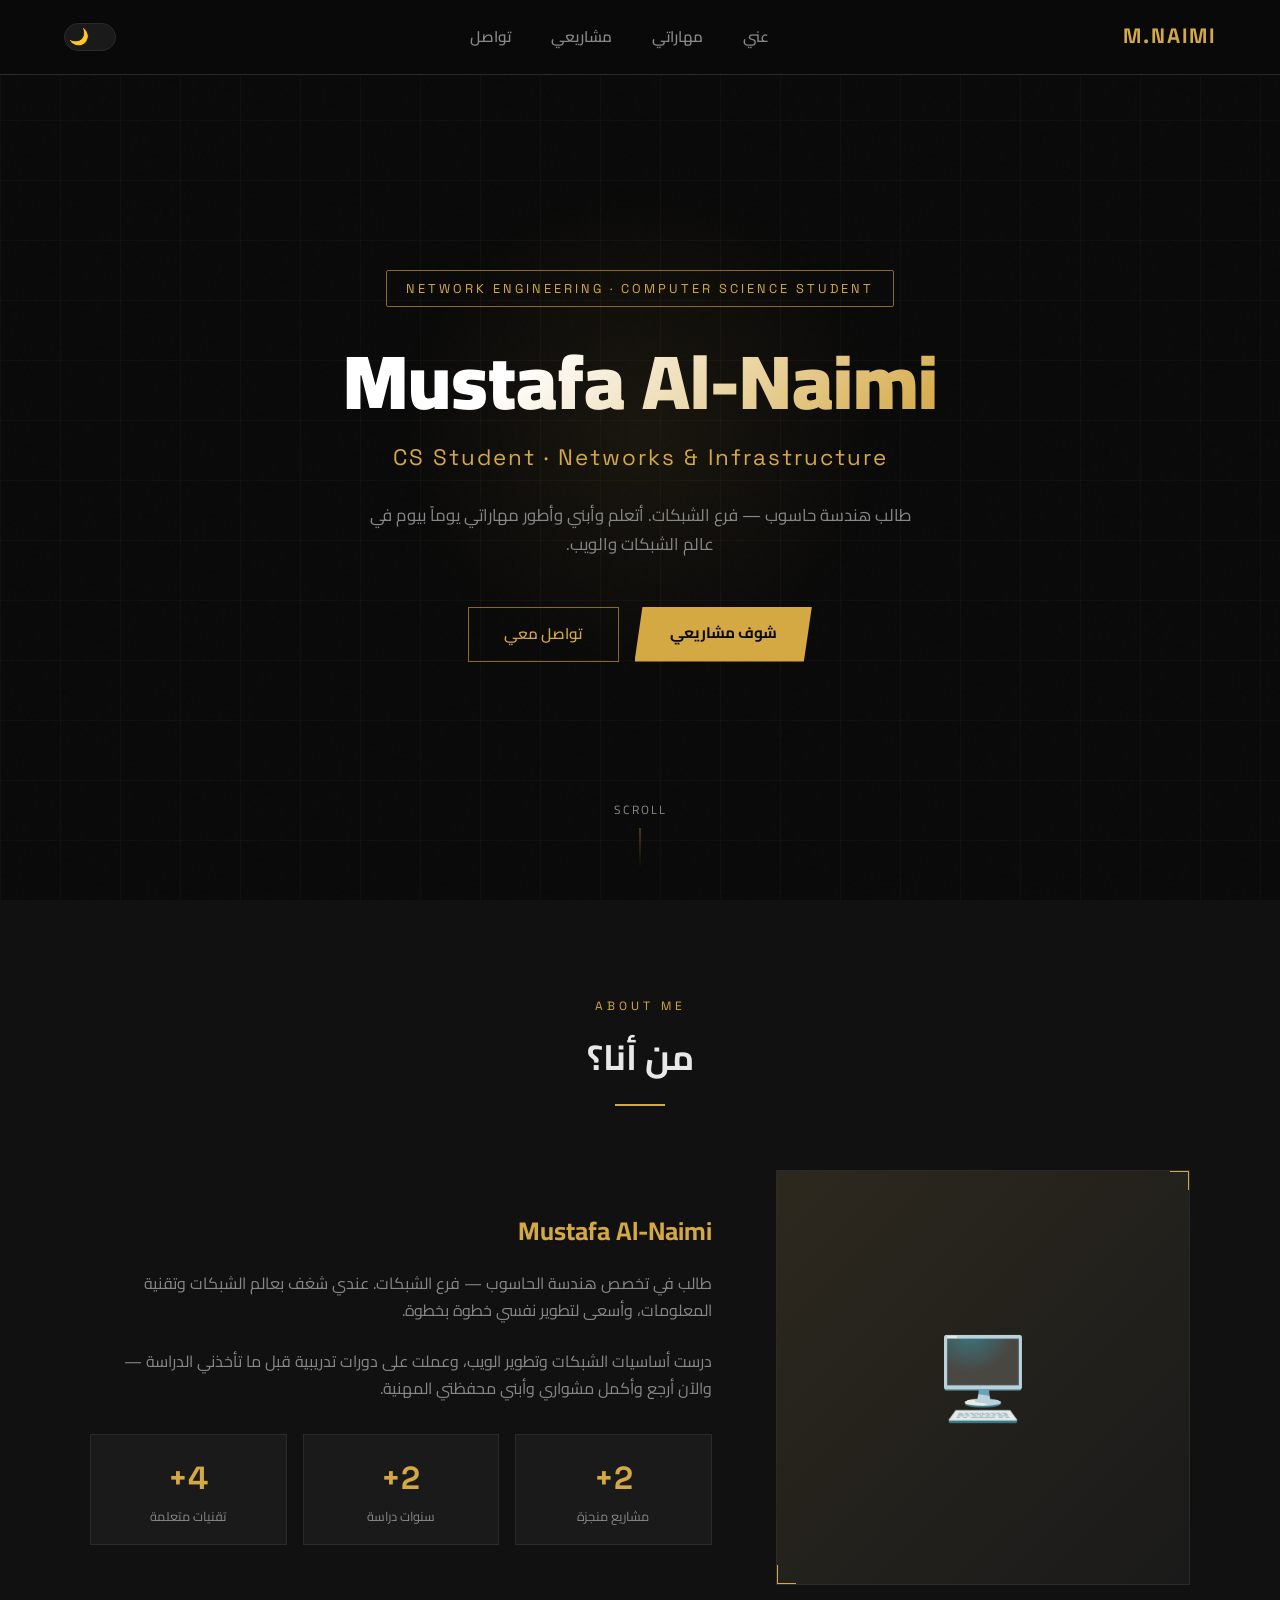
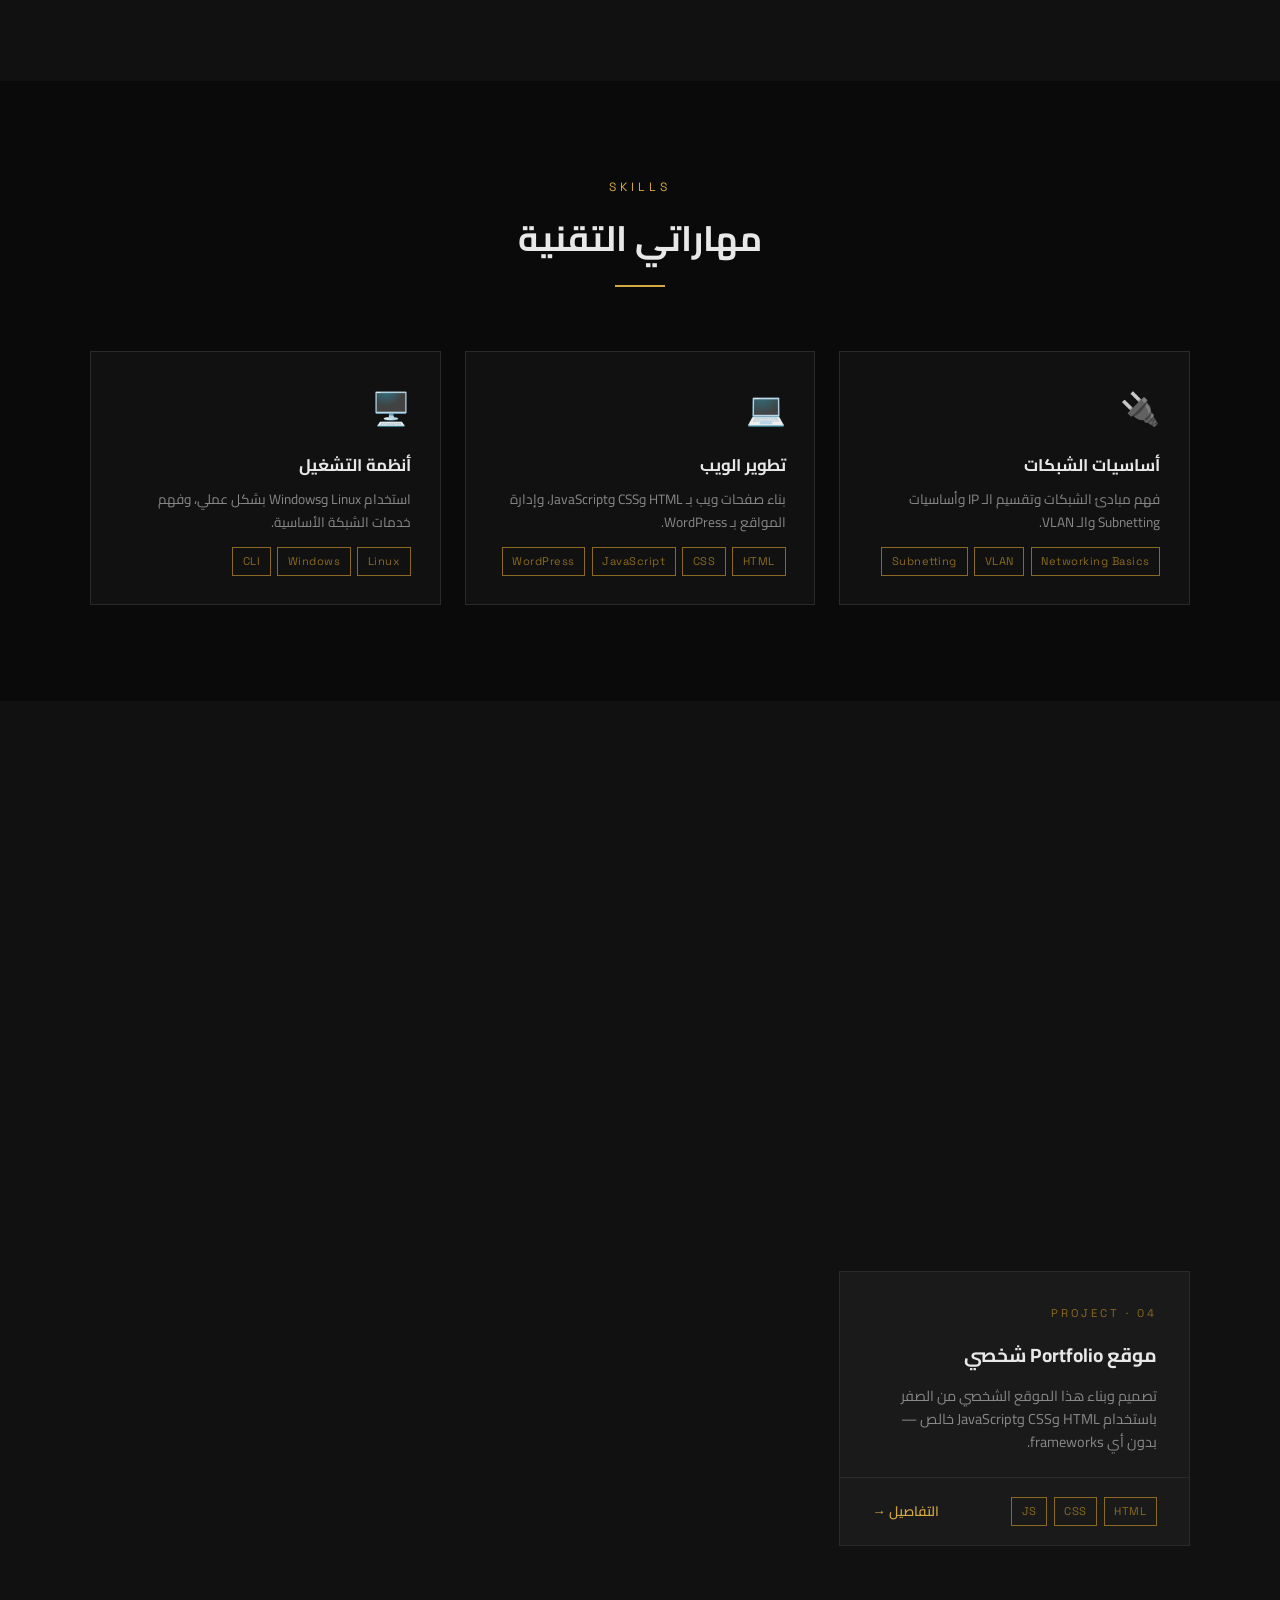
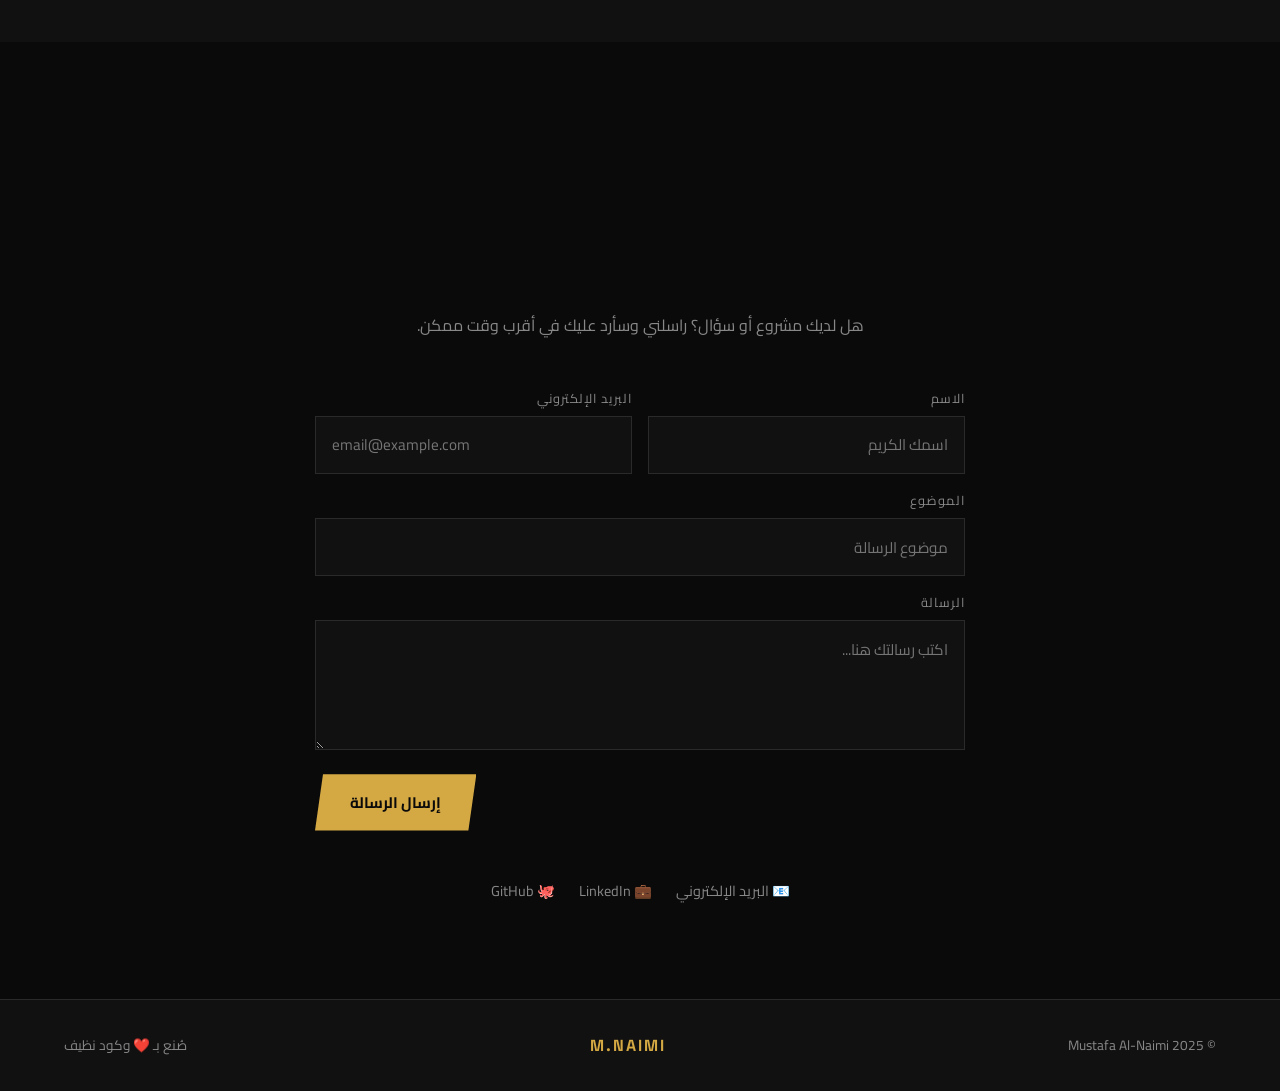
==== index.html @ e7f23f0a "Add files via upload" ====
<!DOCTYPE html>
<html lang="ar" dir="rtl">
<head>
  <meta charset="UTF-8" />
  <meta name="viewport" content="width=device-width, initial-scale=1.0" />
  <title>Mustafa Al-Naimi | Network Engineer</title>
  <link href="https://fonts.googleapis.com/css2?family=Cairo:wght@300;400;600;700;900&family=Space+Grotesk:wght@400;600;700&display=swap" rel="stylesheet" />
  <style>
    :root {
      --gold: #D4A843;
      --gold-light: #F0C96A;
      --gold-dim: #8A6A20;
      --black: #0A0A0A;
      --surface: #111111;
      --surface2: #1A1A1A;
      --border: #2A2A2A;
      --text: #E8E8E8;
      --text-muted: #888;
      --font-ar: 'Cairo', sans-serif;
      --font-en: 'Space Grotesk', sans-serif;
      --nav-bg: rgba(10,10,10,0.85);
      --transition-theme: background 0.4s ease, color 0.4s ease, border-color 0.4s ease;
    }

    /* ── LIGHT MODE ── */
    body.light {
      --black: #F5F5F0;
      --surface: #EAEAE4;
      --surface2: #DEDED8;
      --border: #C8C8C0;
      --text: #1A1A1A;
      --text-muted: #555;
      --nav-bg: rgba(245,245,240,0.9);
    }

    body { transition: var(--transition-theme); }
    body.light nav { background: var(--nav-bg); }

    /* ── THEME TOGGLE ── */
    .theme-toggle {
      background: var(--surface2);
      border: 1px solid var(--border);
      cursor: pointer;
      width: 52px; height: 28px;
      border-radius: 14px;
      position: relative;
      transition: all 0.3s;
      flex-shrink: 0;
    }

    .theme-toggle .icon {
      position: absolute;
      top: 50%; left: 4px;
      transform: translateY(-50%);
      font-size: 1rem;
      transition: left 0.3s;
      line-height: 1;
    }

    body.light .theme-toggle .icon { left: calc(100% - 24px); }

    body.light .hero-name {
      background: linear-gradient(135deg, #1A1A1A 30%, var(--gold) 100%);
      -webkit-background-clip: text;
      -webkit-text-fill-color: transparent;
      background-clip: text;
    }

    *, *::before, *::after { margin: 0; padding: 0; box-sizing: border-box; }

    html { scroll-behavior: smooth; }

    body {
      background: var(--black);
      color: var(--text);
      font-family: var(--font-ar);
      line-height: 1.7;
      overflow-x: hidden;
    }

    /* ── NOISE TEXTURE OVERLAY ── */
    body::before {
      content: '';
      position: fixed;
      inset: 0;
      background-image: url("data:image/svg+xml,%3Csvg viewBox='0 0 256 256' xmlns='http://www.w3.org/2000/svg'%3E%3Cfilter id='noise'%3E%3CfeTurbulence type='fractalNoise' baseFrequency='0.9' numOctaves='4' stitchTiles='stitch'/%3E%3C/filter%3E%3Crect width='100%25' height='100%25' filter='url(%23noise)' opacity='0.03'/%3E%3C/svg%3E");
      pointer-events: none;
      z-index: 0;
      opacity: 0.4;
    }

    /* ── NAVBAR ── */
    nav {
      position: fixed;
      top: 0; left: 0; right: 0;
      z-index: 100;
      display: flex;
      justify-content: space-between;
      align-items: center;
      padding: 1.2rem 4rem;
      background: var(--nav-bg);
      backdrop-filter: blur(12px);
      border-bottom: 1px solid var(--border);
    }

    .logo {
      font-family: var(--font-en);
      font-size: 1.3rem;
      font-weight: 700;
      color: var(--gold);
      letter-spacing: 2px;
      text-decoration: none;
    }

    .nav-links {
      display: flex;
      gap: 2.5rem;
      list-style: none;
    }

    .nav-links a {
      color: var(--text-muted);
      text-decoration: none;
      font-size: 0.95rem;
      font-weight: 600;
      transition: color 0.3s;
      position: relative;
    }

    .nav-links a::after {
      content: '';
      position: absolute;
      bottom: -4px; right: 0;
      width: 0; height: 2px;
      background: var(--gold);
      transition: width 0.3s;
    }

    .nav-links a:hover { color: var(--gold); }
    .nav-links a:hover::after { width: 100%; }

    /* ── HERO ── */
    #hero {
      min-height: 100vh;
      display: flex;
      align-items: center;
      justify-content: center;
      position: relative;
      padding: 6rem 4rem 4rem;
      overflow: hidden;
    }

    /* Grid lines background */
    #hero::before {
      content: '';
      position: absolute;
      inset: 0;
      background-image:
        linear-gradient(rgba(212,168,67,0.04) 1px, transparent 1px),
        linear-gradient(90deg, rgba(212,168,67,0.04) 1px, transparent 1px);
      background-size: 60px 60px;
    }

    /* Glowing orb */
    #hero::after {
      content: '';
      position: absolute;
      top: 20%; left: 50%;
      transform: translateX(-50%);
      width: 500px; height: 500px;
      background: radial-gradient(circle, rgba(212,168,67,0.08) 0%, transparent 70%);
      pointer-events: none;
    }

    .hero-content {
      position: relative;
      z-index: 1;
      text-align: center;
      max-width: 800px;
    }

    .hero-badge {
      display: inline-block;
      border: 1px solid var(--gold-dim);
      color: var(--gold);
      font-size: 0.8rem;
      letter-spacing: 3px;
      padding: 0.4rem 1.2rem;
      border-radius: 2px;
      margin-bottom: 2rem;
      font-family: var(--font-en);
      text-transform: uppercase;
    }

    .hero-name {
      font-size: clamp(2.5rem, 6vw, 5rem);
      font-weight: 900;
      line-height: 1.1;
      margin-bottom: 1rem;
      background: linear-gradient(135deg, #fff 30%, var(--gold) 100%);
      -webkit-background-clip: text;
      -webkit-text-fill-color: transparent;
      background-clip: text;
    }

    .hero-title {
      font-family: var(--font-en);
      font-size: clamp(1rem, 2.5vw, 1.4rem);
      color: var(--gold);
      letter-spacing: 2px;
      margin-bottom: 1.5rem;
    }

    .hero-desc {
      color: var(--text-muted);
      font-size: 1.05rem;
      max-width: 560px;
      margin: 0 auto 3rem;
    }

    .hero-cta {
      display: inline-flex;
      gap: 1rem;
      flex-wrap: wrap;
      justify-content: center;
    }

    .btn-primary {
      background: var(--gold);
      color: var(--black);
      padding: 0.85rem 2.2rem;
      border: none;
      font-family: var(--font-ar);
      font-size: 0.95rem;
      font-weight: 700;
      cursor: pointer;
      text-decoration: none;
      transition: all 0.3s;
      clip-path: polygon(8px 0%, 100% 0%, calc(100% - 8px) 100%, 0% 100%);
    }

    .btn-primary:hover {
      background: var(--gold-light);
      transform: translateY(-2px);
    }

    .btn-outline {
      border: 1px solid var(--gold-dim);
      color: var(--gold);
      padding: 0.85rem 2.2rem;
      background: transparent;
      font-family: var(--font-ar);
      font-size: 0.95rem;
      font-weight: 600;
      cursor: pointer;
      text-decoration: none;
      transition: all 0.3s;
    }

    .btn-outline:hover {
      border-color: var(--gold);
      background: rgba(212,168,67,0.08);
    }

    /* Scroll indicator */
    .scroll-hint {
      position: absolute;
      bottom: 2rem; left: 50%;
      transform: translateX(-50%);
      display: flex;
      flex-direction: column;
      align-items: center;
      gap: 0.5rem;
      color: var(--text-muted);
      font-size: 0.75rem;
      letter-spacing: 2px;
      animation: bounce 2s infinite;
    }

    .scroll-hint::after {
      content: '';
      width: 1px; height: 40px;
      background: linear-gradient(var(--gold-dim), transparent);
    }

    @keyframes bounce {
      0%, 100% { transform: translateX(-50%) translateY(0); }
      50% { transform: translateX(-50%) translateY(8px); }
    }

    /* ── SECTIONS ── */
    section {
      padding: 6rem 4rem;
      position: relative;
    }

    .section-header {
      text-align: center;
      margin-bottom: 4rem;
    }

    .section-label {
      font-family: var(--font-en);
      font-size: 0.75rem;
      letter-spacing: 4px;
      color: var(--gold);
      text-transform: uppercase;
      margin-bottom: 0.75rem;
    }

    .section-title {
      font-size: 2.2rem;
      font-weight: 700;
      color: var(--text);
    }

    .section-line {
      width: 50px; height: 2px;
      background: var(--gold);
      margin: 1rem auto 0;
    }

    /* ── ABOUT ── */
    #about { background: var(--surface); }

    .about-grid {
      display: grid;
      grid-template-columns: 1fr 1.5fr;
      gap: 4rem;
      align-items: center;
      max-width: 1100px;
      margin: 0 auto;
    }

    .about-avatar {
      position: relative;
    }

    .avatar-frame {
      width: 100%;
      aspect-ratio: 1;
      background: var(--surface2);
      border: 1px solid var(--border);
      display: flex;
      align-items: center;
      justify-content: center;
      font-size: 5rem;
      position: relative;
      overflow: hidden;
    }

    .avatar-frame::before {
      content: '';
      position: absolute;
      inset: 0;
      background: linear-gradient(135deg, rgba(212,168,67,0.1), transparent);
    }

    .avatar-corner {
      position: absolute;
      width: 20px; height: 20px;
      border-color: var(--gold);
      border-style: solid;
    }

    .avatar-corner.tl { top: -1px; right: -1px; border-width: 2px 2px 0 0; }
    .avatar-corner.br { bottom: -1px; left: -1px; border-width: 0 0 2px 2px; }

    .about-text h3 {
      font-size: 1.6rem;
      font-weight: 700;
      margin-bottom: 1rem;
      color: var(--gold);
    }

    .about-text p {
      color: var(--text-muted);
      margin-bottom: 1.5rem;
      font-size: 1rem;
    }

    .about-stats {
      display: grid;
      grid-template-columns: repeat(3, 1fr);
      gap: 1rem;
      margin-top: 2rem;
    }

    .stat-box {
      border: 1px solid var(--border);
      padding: 1rem;
      text-align: center;
      background: var(--surface2);
    }

    .stat-num {
      font-family: var(--font-en);
      font-size: 2rem;
      font-weight: 700;
      color: var(--gold);
    }

    .stat-label {
      font-size: 0.8rem;
      color: var(--text-muted);
    }

    /* ── SKILLS ── */
    #skills { background: var(--black); }

    .skills-grid {
      display: grid;
      grid-template-columns: repeat(auto-fit, minmax(280px, 1fr));
      gap: 1.5rem;
      max-width: 1100px;
      margin: 0 auto;
    }

    .skill-card {
      background: var(--surface);
      border: 1px solid var(--border);
      padding: 1.8rem;
      transition: border-color 0.3s, transform 0.3s;
      position: relative;
      overflow: hidden;
    }

    .skill-card::before {
      content: '';
      position: absolute;
      top: 0; right: 0;
      width: 3px; height: 0;
      background: var(--gold);
      transition: height 0.3s;
    }

    .skill-card:hover { border-color: var(--gold-dim); transform: translateY(-4px); }
    .skill-card:hover::before { height: 100%; }

    .skill-icon {
      font-size: 2rem;
      margin-bottom: 1rem;
    }

    .skill-name {
      font-size: 1.05rem;
      font-weight: 700;
      margin-bottom: 0.5rem;
      color: var(--text);
    }

    .skill-tags {
      display: flex;
      flex-wrap: wrap;
      gap: 0.4rem;
      margin-top: 0.8rem;
    }

    .tag {
      font-family: var(--font-en);
      font-size: 0.7rem;
      padding: 0.25rem 0.6rem;
      border: 1px solid var(--gold-dim);
      color: var(--gold-dim);
      letter-spacing: 0.5px;
    }

    /* ── PROJECTS ── */
    #projects { background: var(--surface); }

    .projects-grid {
      display: grid;
      grid-template-columns: repeat(auto-fit, minmax(320px, 1fr));
      gap: 1.5rem;
      max-width: 1100px;
      margin: 0 auto;
    }

    .project-card {
      background: var(--surface2);
      border: 1px solid var(--border);
      overflow: hidden;
      transition: transform 0.3s, border-color 0.3s;
      position: relative;
    }

    .project-card:hover { transform: translateY(-6px); border-color: var(--gold-dim); }

    .project-top {
      padding: 2rem 2rem 1.5rem;
      border-bottom: 1px solid var(--border);
      position: relative;
    }

    .project-num {
      font-family: var(--font-en);
      font-size: 0.7rem;
      letter-spacing: 3px;
      color: var(--gold-dim);
      margin-bottom: 1rem;
    }

    .project-name {
      font-size: 1.2rem;
      font-weight: 700;
      margin-bottom: 0.75rem;
      color: var(--text);
    }

    .project-desc {
      font-size: 0.9rem;
      color: var(--text-muted);
      line-height: 1.6;
    }

    .project-bottom {
      padding: 1.2rem 2rem;
      display: flex;
      justify-content: space-between;
      align-items: center;
    }

    .project-tech {
      display: flex;
      gap: 0.4rem;
      flex-wrap: wrap;
    }

    .project-link {
      color: var(--gold);
      text-decoration: none;
      font-size: 0.85rem;
      font-weight: 600;
      display: flex;
      align-items: center;
      gap: 0.3rem;
      transition: gap 0.2s;
    }

    .project-link:hover { gap: 0.6rem; }

    /* ── CONTACT ── */
    #contact { background: var(--black); }

    .contact-inner {
      max-width: 650px;
      margin: 0 auto;
      text-align: center;
    }

    .contact-inner p {
      color: var(--text-muted);
      margin-bottom: 3rem;
      font-size: 1rem;
    }

    .contact-form {
      display: flex;
      flex-direction: column;
      gap: 1rem;
      text-align: right;
    }

    .form-row {
      display: grid;
      grid-template-columns: 1fr 1fr;
      gap: 1rem;
    }

    .form-group {
      display: flex;
      flex-direction: column;
      gap: 0.4rem;
    }

    .form-group label {
      font-size: 0.8rem;
      color: var(--text-muted);
      letter-spacing: 1px;
    }

    .form-group input,
    .form-group textarea {
      background: var(--surface);
      border: 1px solid var(--border);
      color: var(--text);
      padding: 0.85rem 1rem;
      font-family: var(--font-ar);
      font-size: 0.95rem;
      outline: none;
      transition: border-color 0.3s;
      resize: vertical;
    }

    .form-group input:focus,
    .form-group textarea:focus {
      border-color: var(--gold-dim);
    }

    .form-group textarea { min-height: 130px; }

    .contact-links {
      display: flex;
      justify-content: center;
      gap: 1.5rem;
      margin-top: 3rem;
    }

    .contact-link {
      display: flex;
      align-items: center;
      gap: 0.5rem;
      color: var(--text-muted);
      text-decoration: none;
      font-size: 0.9rem;
      transition: color 0.3s;
    }

    .contact-link:hover { color: var(--gold); }

    /* ── FOOTER ── */
    footer {
      background: var(--surface);
      border-top: 1px solid var(--border);
      padding: 2rem 4rem;
      display: flex;
      justify-content: space-between;
      align-items: center;
    }

    footer p {
      color: var(--text-muted);
      font-size: 0.85rem;
    }

    .footer-logo {
      font-family: var(--font-en);
      color: var(--gold);
      font-weight: 700;
      letter-spacing: 2px;
    }

    /* ── ANIMATIONS ── */
    .fade-up {
      opacity: 0;
      transform: translateY(30px);
      transition: opacity 0.7s ease, transform 0.7s ease;
    }

    .fade-up.visible {
      opacity: 1;
      transform: translateY(0);
    }

    /* ── MOBILE ── */
    @media (max-width: 768px) {
      nav { padding: 1rem 1.5rem; }
      .nav-links { gap: 1.2rem; }
      section { padding: 4rem 1.5rem; }
      #hero { padding: 5rem 1.5rem 4rem; }
      .about-grid { grid-template-columns: 1fr; gap: 2rem; }
      .form-row { grid-template-columns: 1fr; }
      footer { flex-direction: column; gap: 0.5rem; text-align: center; }
    }

    @media (prefers-reduced-motion: reduce) {
      * { animation: none !important; transition: none !important; }
    }
  </style>
</head>
<body>

  <!-- NAVBAR -->
  <nav>
    <a href="#hero" class="logo">M.NAIMI</a>
    <ul class="nav-links">
      <li><a href="#about">عني</a></li>
      <li><a href="#skills">مهاراتي</a></li>
      <li><a href="#projects">مشاريعي</a></li>
      <li><a href="#contact">تواصل</a></li>
    </ul>
    <button class="theme-toggle" id="themeToggle" title="تبديل الوضع">
      <span class="icon">🌙</span>
    </button>
  </nav>

  <!-- HERO -->
  <section id="hero">
    <div class="hero-content">
      <div class="hero-badge">Network Engineering · Computer Science Student</div>
      <h1 class="hero-name">Mustafa Al-Naimi</h1>
      <p class="hero-title">CS Student · Networks & Infrastructure</p>
      <p class="hero-desc">
        طالب هندسة حاسوب — فرع الشبكات. أتعلم وأبني وأطور مهاراتي يوماً بيوم في عالم الشبكات والويب.
      </p>
      <div class="hero-cta">
        <a href="#projects" class="btn-primary">شوف مشاريعي</a>
        <a href="#contact" class="btn-outline">تواصل معي</a>
      </div>
    </div>
    <div class="scroll-hint">SCROLL</div>
  </section>

  <!-- ABOUT -->
  <section id="about">
    <div class="section-header fade-up">
      <p class="section-label">About Me</p>
      <h2 class="section-title">من أنا؟</h2>
      <div class="section-line"></div>
    </div>
    <div class="about-grid">
      <div class="about-avatar fade-up">
        <div class="avatar-frame">
          🖥️
          <div class="avatar-corner tl"></div>
          <div class="avatar-corner br"></div>
        </div>
      </div>
      <div class="about-text fade-up">
        <h3>Mustafa Al-Naimi</h3>
        <p>
          طالب في تخصص هندسة الحاسوب — فرع الشبكات. عندي شغف بعالم الشبكات وتقنية المعلومات، وأسعى لتطوير نفسي خطوة بخطوة.
        </p>
        <p>
          درست أساسيات الشبكات وتطوير الويب، وعملت على دورات تدريبية قبل ما تأخذني الدراسة — والآن أرجع وأكمل مشواري وأبني محفظتي المهنية.
        </p>
        <div class="about-stats">
          <div class="stat-box">
            <div class="stat-num">2+</div>
            <div class="stat-label">مشاريع منجزة</div>
          </div>
          <div class="stat-box">
            <div class="stat-num">2+</div>
            <div class="stat-label">سنوات دراسة</div>
          </div>
          <div class="stat-box">
            <div class="stat-num">4+</div>
            <div class="stat-label">تقنيات متعلمة</div>
          </div>
        </div>
      </div>
    </div>
  </section>

  <!-- SKILLS -->
  <section id="skills">
    <div class="section-header fade-up">
      <p class="section-label">Skills</p>
      <h2 class="section-title">مهاراتي التقنية</h2>
      <div class="section-line"></div>
    </div>
    <div class="skills-grid">
      <div class="skill-card fade-up">
        <div class="skill-icon">🔌</div>
        <div class="skill-name">أساسيات الشبكات</div>
        <p style="color:var(--text-muted);font-size:0.85rem;">فهم مبادئ الشبكات وتقسيم الـ IP وأساسيات Subnetting والـ VLAN.</p>
        <div class="skill-tags">
          <span class="tag">Networking Basics</span>
          <span class="tag">VLAN</span>
          <span class="tag">Subnetting</span>
        </div>
      </div>
      <div class="skill-card fade-up">
        <div class="skill-icon">💻</div>
        <div class="skill-name">تطوير الويب</div>
        <p style="color:var(--text-muted);font-size:0.85rem;">بناء صفحات ويب بـ HTML وCSS وJavaScript، وإدارة المواقع بـ WordPress.</p>
        <div class="skill-tags">
          <span class="tag">HTML</span>
          <span class="tag">CSS</span>
          <span class="tag">JavaScript</span>
          <span class="tag">WordPress</span>
        </div>
      </div>
      <div class="skill-card fade-up">
        <div class="skill-icon">🖥️</div>
        <div class="skill-name">أنظمة التشغيل</div>
        <p style="color:var(--text-muted);font-size:0.85rem;">استخدام Linux وWindows بشكل عملي، وفهم خدمات الشبكة الأساسية.</p>
        <div class="skill-tags">
          <span class="tag">Linux</span>
          <span class="tag">Windows</span>
          <span class="tag">CLI</span>
        </div>
      </div>
    </div>
  </section>

  <!-- PROJECTS -->
  <section id="projects">
    <div class="section-header fade-up">
      <p class="section-label">Projects</p>
      <h2 class="section-title">مشاريعي</h2>
      <div class="section-line"></div>
    </div>
    <div class="projects-grid">

      <div class="project-card fade-up">
        <div class="project-top">
          <div class="project-num">PROJECT · 01</div>
          <div class="project-name">تصميم شبكة مؤسسية كاملة</div>
          <p class="project-desc">تصميم وبناء شبكة لشركة افتراضية تضم أكثر من 100 جهاز، مع تقسيم VLANs وإعداد بروتوكول OSPF وتأمين الوصول.</p>
        </div>
        <div class="project-bottom">
          <div class="project-tech">
            <span class="tag">Cisco</span>
            <span class="tag">OSPF</span>
            <span class="tag">VLAN</span>
          </div>
          <a href="#" class="project-link">التفاصيل →</a>
        </div>
      </div>

      <div class="project-card fade-up">
        <div class="project-top">
          <div class="project-num">PROJECT · 02</div>
          <div class="project-name">إعداد خادم VPN آمن</div>
          <p class="project-desc">بناء خادم VPN على Linux لتأمين اتصالات الموظفين عن بُعد باستخدام OpenVPN مع إدارة المستخدمين والصلاحيات.</p>
        </div>
        <div class="project-bottom">
          <div class="project-tech">
            <span class="tag">Linux</span>
            <span class="tag">OpenVPN</span>
            <span class="tag">PKI</span>
          </div>
          <a href="#" class="project-link">التفاصيل →</a>
        </div>
      </div>

      <div class="project-card fade-up">
        <div class="project-top">
          <div class="project-num">PROJECT · 03</div>
          <div class="project-name">نظام مراقبة الشبكة</div>
          <p class="project-desc">تطوير لوحة مراقبة لرصد حالة الأجهزة وأداء الشبكة في الوقت الفعلي مع إرسال تنبيهات تلقائية عند أي خلل.</p>
        </div>
        <div class="project-bottom">
          <div class="project-tech">
            <span class="tag">Python</span>
            <span class="tag">SNMP</span>
            <span class="tag">Dashboard</span>
          </div>
          <a href="#" class="project-link">التفاصيل →</a>
        </div>
      </div>

      <div class="project-card fade-up">
        <div class="project-top">
          <div class="project-num">PROJECT · 04</div>
          <div class="project-name">موقع Portfolio شخصي</div>
          <p class="project-desc">تصميم وبناء هذا الموقع الشخصي من الصفر باستخدام HTML وCSS وJavaScript خالص — بدون أي frameworks.</p>
        </div>
        <div class="project-bottom">
          <div class="project-tech">
            <span class="tag">HTML</span>
            <span class="tag">CSS</span>
            <span class="tag">JS</span>
          </div>
          <a href="#" class="project-link">التفاصيل →</a>
        </div>
      </div>

    </div>
  </section>

  <!-- CONTACT -->
  <section id="contact">
    <div class="section-header fade-up">
      <p class="section-label">Contact</p>
      <h2 class="section-title">تواصل معي</h2>
      <div class="section-line"></div>
    </div>
    <div class="contact-inner">
      <p>هل لديك مشروع أو سؤال؟ راسلني وسأرد عليك في أقرب وقت ممكن.</p>
      <div class="contact-form fade-up">
        <div class="form-row">
          <div class="form-group">
            <label>الاسم</label>
            <input type="text" placeholder="اسمك الكريم" />
          </div>
          <div class="form-group">
            <label>البريد الإلكتروني</label>
            <input type="email" placeholder="email@example.com" dir="ltr" />
          </div>
        </div>
        <div class="form-group">
          <label>الموضوع</label>
          <input type="text" placeholder="موضوع الرسالة" />
        </div>
        <div class="form-group">
          <label>الرسالة</label>
          <textarea placeholder="اكتب رسالتك هنا..."></textarea>
        </div>
        <button class="btn-primary" style="align-self:flex-end;margin-top:0.5rem;">إرسال الرسالة</button>
      </div>

      <div class="contact-links">
        <a href="#" class="contact-link">📧 البريد الإلكتروني</a>
        <a href="#" class="contact-link">💼 LinkedIn</a>
        <a href="#" class="contact-link">🐙 GitHub</a>
      </div>
    </div>
  </section>

  <!-- FOOTER -->
  <footer>
    <p>© 2025 Mustafa Al-Naimi</p>
    <span class="footer-logo">M.NAIMI</span>
    <p>صُنع بـ ❤️ وكود نظيف</p>
  </footer>

  <script>
    // ── THEME TOGGLE ──
    const toggleBtn = document.getElementById('themeToggle');
    const icon = toggleBtn.querySelector('.icon');
    const saved = localStorage.getItem('theme');
    if (saved === 'light') { document.body.classList.add('light'); icon.textContent = '☀️'; }

    toggleBtn.addEventListener('click', () => {
      const isLight = document.body.classList.toggle('light');
      icon.textContent = isLight ? '☀️' : '🌙';
      localStorage.setItem('theme', isLight ? 'light' : 'dark');
    });

    // Scroll fade-in animation
    const observer = new IntersectionObserver((entries) => {
      entries.forEach((entry, i) => {
        if (entry.isIntersecting) {
          setTimeout(() => {
            entry.target.classList.add('visible');
          }, i * 100);
        }
      });
    }, { threshold: 0.1 });

    document.querySelectorAll('.fade-up').forEach(el => observer.observe(el));

    // Navbar active link
    const sections = document.querySelectorAll('section[id]');
    const navLinks = document.querySelectorAll('.nav-links a');

    window.addEventListener('scroll', () => {
      let current = '';
      sections.forEach(sec => {
        if (window.scrollY >= sec.offsetTop - 100) current = sec.id;
      });
      navLinks.forEach(link => {
        link.style.color = link.getAttribute('href') === `#${current}` ? 'var(--gold)' : '';
      });
    });
  </script>
</body>
</html>
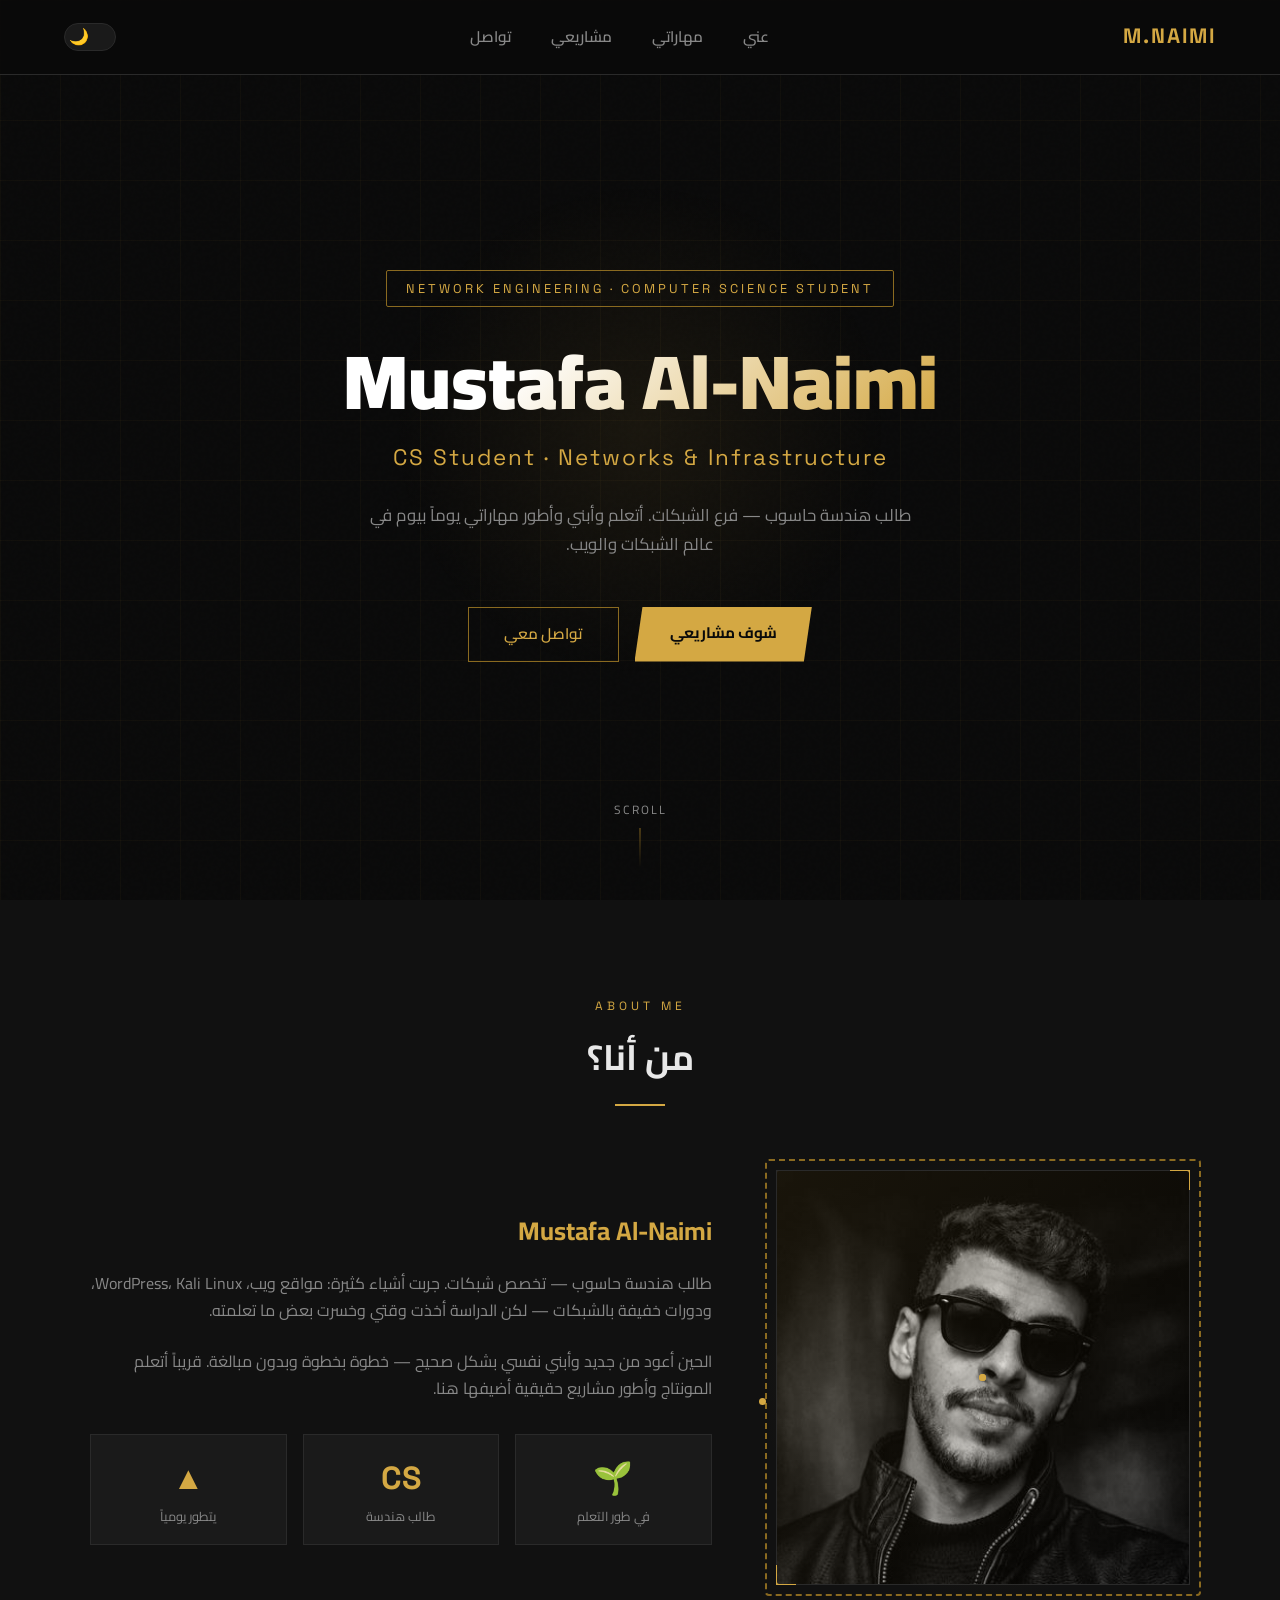
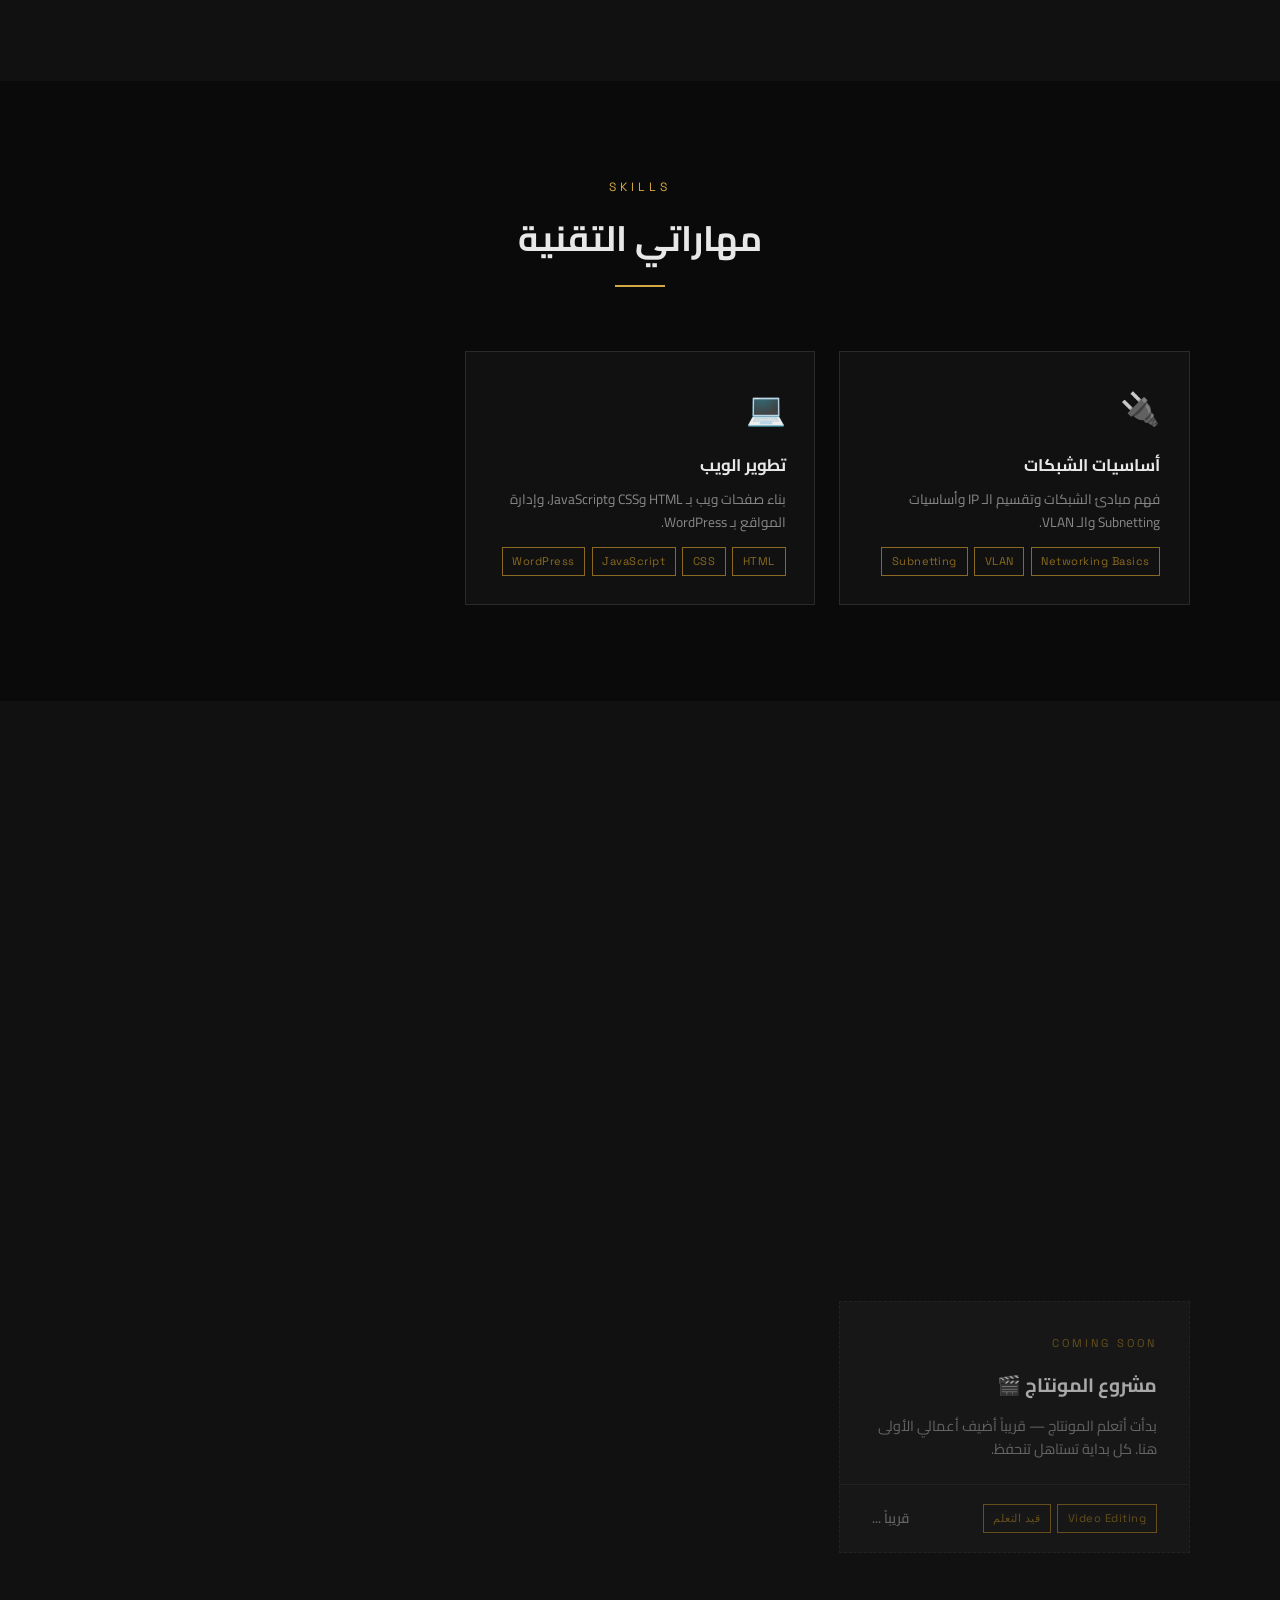
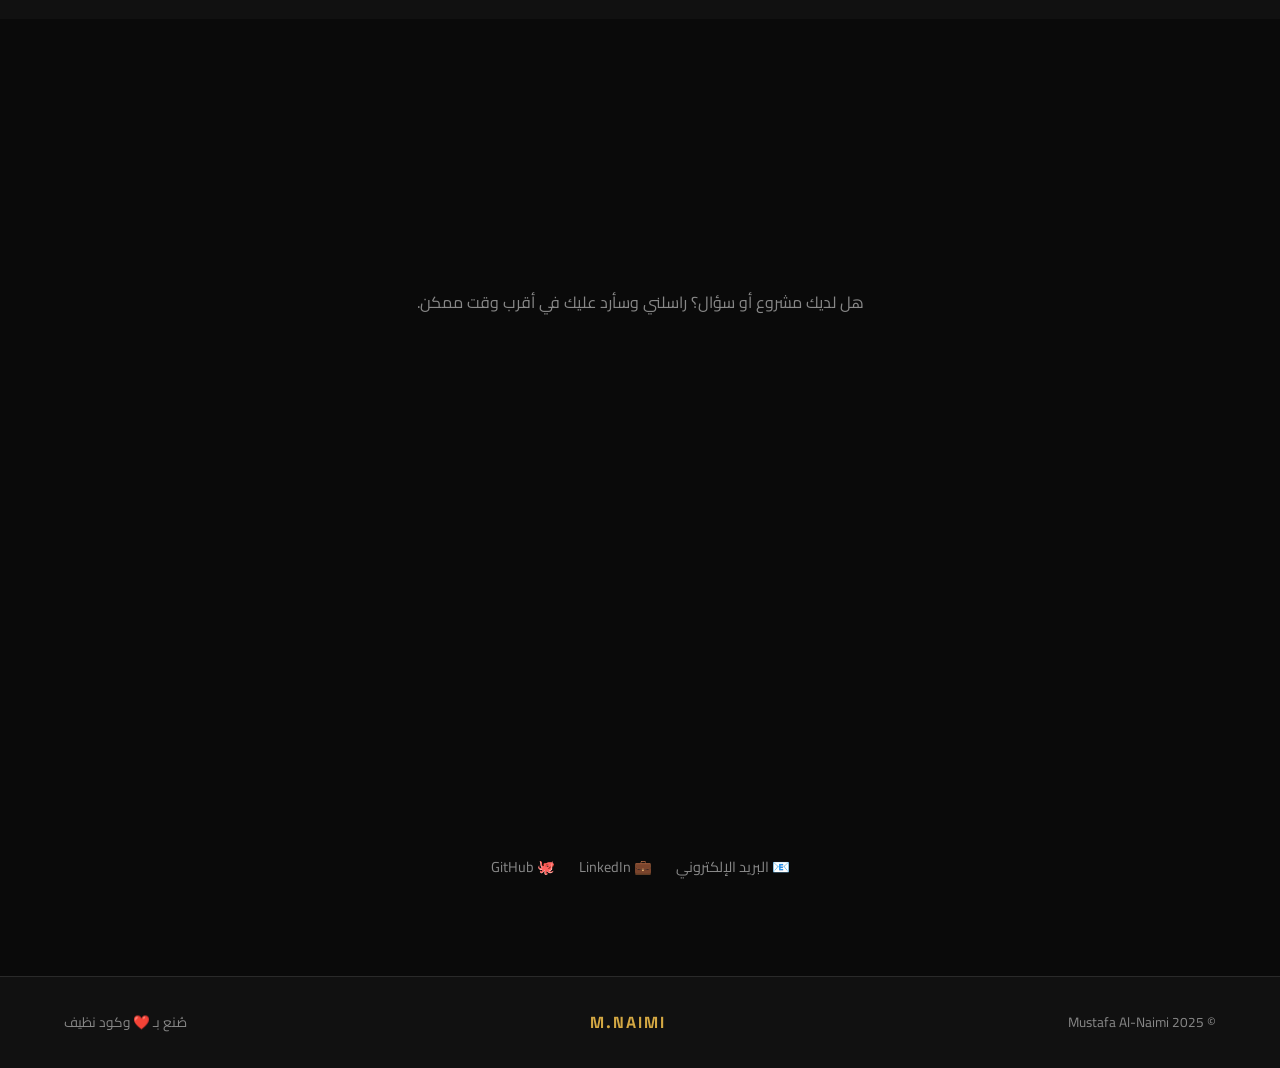
==== commit f86a201e: "Add files via upload" ====
--- a/index.html
+++ b/index.html
@@ -346,7 +346,7 @@
       justify-content: center;
       font-size: 5rem;
       position: relative;
-      overflow: hidden;
+      overflow: visible;
     }
 
     .avatar-frame::before {
@@ -354,6 +354,8 @@
       position: absolute;
       inset: 0;
       background: linear-gradient(135deg, rgba(212,168,67,0.1), transparent);
+      z-index: 2;
+      pointer-events: none;
     }
 
     .avatar-corner {
@@ -652,15 +654,139 @@
       transform: translateY(0);
     }
 
+    /* ── AVATAR PHOTO ── */
+    .avatar-img {
+      width: 100%;
+      height: 100%;
+      object-fit: cover;
+      object-position: center top;
+      display: block;
+      border-radius: 2px;
+      position: relative;
+      z-index: 1;
+      transition: transform 0.4s ease;
+    }
+
+    .avatar-frame:hover .avatar-img { transform: scale(1.04); }
+
+    /* Rotating gold ring — outside the frame */
+    .avatar-ring {
+      position: absolute;
+      inset: -12px;
+      border: 2px dashed var(--gold-dim);
+      border-radius: 4px;
+      animation: spinRing 12s linear infinite;
+      z-index: 0;
+      pointer-events: none;
+    }
+
+    @keyframes spinRing {
+      from { transform: rotate(0deg); }
+      to   { transform: rotate(360deg); }
+    }
+
+    /* Pulse glow behind avatar */
+    .avatar-glow {
+      position: absolute;
+      inset: -20px;
+      background: radial-gradient(circle, rgba(212,168,67,0.15) 0%, transparent 70%);
+      animation: pulseGlow 3s ease-in-out infinite;
+      z-index: 0;
+      pointer-events: none;
+    }
+
+    @keyframes pulseGlow {
+      0%, 100% { opacity: 0.5; transform: scale(1); }
+      50%       { opacity: 1;   transform: scale(1.08); }
+    }
+
+    /* Floating dots */
+    .avatar-dot {
+      position: absolute;
+      width: 7px; height: 7px;
+      background: var(--gold);
+      border-radius: 50%;
+      z-index: 3;
+      pointer-events: none;
+      animation: floatDot 4s ease-in-out infinite;
+    }
+    .avatar-dot:nth-child(1) { top: 10%; left: -18px; animation-delay: 0s; }
+    .avatar-dot:nth-child(2) { bottom: 20%; right: -18px; animation-delay: 1.5s; }
+    .avatar-dot:nth-child(3) { top: 55%; left: -18px; animation-delay: 0.8s; }
+
+    @keyframes floatDot {
+      0%, 100% { transform: translateY(0); opacity: 0.6; }
+      50%       { transform: translateY(-8px); opacity: 1; }
+    }
+
+    /* ── HAMBURGER ── */
+    .hamburger {
+      display: none;
+      flex-direction: column;
+      gap: 5px;
+      cursor: pointer;
+      padding: 4px;
+      background: none;
+      border: none;
+    }
+
+    .hamburger span {
+      display: block;
+      width: 22px; height: 2px;
+      background: var(--gold);
+      border-radius: 2px;
+      transition: all 0.3s;
+    }
+
+    .hamburger.open span:nth-child(1) { transform: translateY(7px) rotate(45deg); }
+    .hamburger.open span:nth-child(2) { opacity: 0; }
+    .hamburger.open span:nth-child(3) { transform: translateY(-7px) rotate(-45deg); }
+
     /* ── MOBILE ── */
     @media (max-width: 768px) {
-      nav { padding: 1rem 1.5rem; }
-      .nav-links { gap: 1.2rem; }
-      section { padding: 4rem 1.5rem; }
-      #hero { padding: 5rem 1.5rem 4rem; }
+      nav {
+        padding: 0.7rem 1.2rem;
+        gap: 0.5rem;
+      }
+
+      .logo { font-size: 1rem; }
+
+      .hamburger { display: flex; }
+
+      .nav-links {
+        display: none;
+        position: absolute;
+        top: 100%; left: 0; right: 0;
+        flex-direction: column;
+        gap: 0;
+        background: var(--surface);
+        border-bottom: 1px solid var(--border);
+        padding: 0.5rem 0;
+        z-index: 99;
+      }
+
+      .nav-links.open { display: flex; }
+
+      .nav-links li a {
+        display: block;
+        padding: 0.7rem 1.5rem;
+        font-size: 0.9rem;
+        border-bottom: 1px solid var(--border);
+      }
+
+      .nav-links li:last-child a { border-bottom: none; }
+
+      .theme-toggle { width: 44px; height: 24px; }
+
+      section { padding: 4rem 1.2rem; }
+      #hero { padding: 5rem 1.2rem 4rem; }
       .about-grid { grid-template-columns: 1fr; gap: 2rem; }
+      .about-avatar { max-width: 220px; margin: 0 auto; }
       .form-row { grid-template-columns: 1fr; }
-      footer { flex-direction: column; gap: 0.5rem; text-align: center; }
+      footer { flex-direction: column; gap: 0.5rem; text-align: center; padding: 1.5rem; }
+      .contact-links { flex-direction: column; align-items: center; gap: 0.8rem; }
+      .skills-grid { grid-template-columns: 1fr; }
+      .projects-grid { grid-template-columns: 1fr; }
     }
 
     @media (prefers-reduced-motion: reduce) {
@@ -673,15 +799,20 @@
   <!-- NAVBAR -->
   <nav>
     <a href="#hero" class="logo">M.NAIMI</a>
-    <ul class="nav-links">
+    <ul class="nav-links" id="navLinks">
       <li><a href="#about">عني</a></li>
       <li><a href="#skills">مهاراتي</a></li>
       <li><a href="#projects">مشاريعي</a></li>
       <li><a href="#contact">تواصل</a></li>
     </ul>
-    <button class="theme-toggle" id="themeToggle" title="تبديل الوضع">
-      <span class="icon">🌙</span>
-    </button>
+    <div style="display:flex;align-items:center;gap:0.6rem;">
+      <button class="theme-toggle" id="themeToggle" title="تبديل الوضع">
+        <span class="icon">🌙</span>
+      </button>
+      <button class="hamburger" id="hamburger" aria-label="القائمة">
+        <span></span><span></span><span></span>
+      </button>
+    </div>
   </nav>
 
   <!-- HERO -->
@@ -711,7 +842,18 @@
     <div class="about-grid">
       <div class="about-avatar fade-up">
         <div class="avatar-frame">
-          🖥️
+          <div class="avatar-glow"></div>
+          <div class="avatar-ring"></div>
+          <div class="avatar-dot"></div>
+          <div class="avatar-dot"></div>
+          <div class="avatar-dot"></div>
+          <!-- ضع رابط صورتك هنا بدل الإيموجي -->
+          <img
+            src="[data-uri]"
+            alt="Mustafa Al-Naimi"
+            class="avatar-img"
+            id="profileImg"
+          />
           <div class="avatar-corner tl"></div>
           <div class="avatar-corner br"></div>
         </div>
@@ -719,23 +861,23 @@
       <div class="about-text fade-up">
         <h3>Mustafa Al-Naimi</h3>
         <p>
-          طالب في تخصص هندسة الحاسوب — فرع الشبكات. عندي شغف بعالم الشبكات وتقنية المعلومات، وأسعى لتطوير نفسي خطوة بخطوة.
+          طالب هندسة حاسوب — تخصص شبكات. جربت أشياء كثيرة: مواقع ويب، WordPress، Kali Linux، ودورات خفيفة بالشبكات — لكن الدراسة أخذت وقتي وخسرت بعض ما تعلمته.
         </p>
         <p>
-          درست أساسيات الشبكات وتطوير الويب، وعملت على دورات تدريبية قبل ما تأخذني الدراسة — والآن أرجع وأكمل مشواري وأبني محفظتي المهنية.
+          الحين أعود من جديد وأبني نفسي بشكل صحيح — خطوة بخطوة وبدون مبالغة. قريباً أتعلم المونتاج وأطور مشاريع حقيقية أضيفها هنا.
         </p>
         <div class="about-stats">
           <div class="stat-box">
-            <div class="stat-num">2+</div>
-            <div class="stat-label">مشاريع منجزة</div>
+            <div class="stat-num">🌱</div>
+            <div class="stat-label">في طور التعلم</div>
           </div>
           <div class="stat-box">
-            <div class="stat-num">2+</div>
-            <div class="stat-label">سنوات دراسة</div>
+            <div class="stat-num">CS</div>
+            <div class="stat-label">طالب هندسة</div>
           </div>
           <div class="stat-box">
-            <div class="stat-num">4+</div>
-            <div class="stat-label">تقنيات متعلمة</div>
+            <div class="stat-num">▲</div>
+            <div class="stat-label">يتطور يومياً</div>
           </div>
         </div>
       </div>
@@ -796,64 +938,62 @@
       <div class="project-card fade-up">
         <div class="project-top">
           <div class="project-num">PROJECT · 01</div>
-          <div class="project-name">تصميم شبكة مؤسسية كاملة</div>
-          <p class="project-desc">تصميم وبناء شبكة لشركة افتراضية تضم أكثر من 100 جهاز، مع تقسيم VLANs وإعداد بروتوكول OSPF وتأمين الوصول.</p>
-        </div>
-        <div class="project-bottom">
-          <div class="project-tech">
-            <span class="tag">Cisco</span>
-            <span class="tag">OSPF</span>
-            <span class="tag">VLAN</span>
-          </div>
-          <a href="#" class="project-link">التفاصيل →</a>
-        </div>
-      </div>
-
-      <div class="project-card fade-up">
-        <div class="project-top">
-          <div class="project-num">PROJECT · 02</div>
-          <div class="project-name">إعداد خادم VPN آمن</div>
-          <p class="project-desc">بناء خادم VPN على Linux لتأمين اتصالات الموظفين عن بُعد باستخدام OpenVPN مع إدارة المستخدمين والصلاحيات.</p>
-        </div>
-        <div class="project-bottom">
-          <div class="project-tech">
-            <span class="tag">Linux</span>
-            <span class="tag">OpenVPN</span>
-            <span class="tag">PKI</span>
-          </div>
-          <a href="#" class="project-link">التفاصيل →</a>
-        </div>
-      </div>
-
-      <div class="project-card fade-up">
-        <div class="project-top">
-          <div class="project-num">PROJECT · 03</div>
-          <div class="project-name">نظام مراقبة الشبكة</div>
-          <p class="project-desc">تطوير لوحة مراقبة لرصد حالة الأجهزة وأداء الشبكة في الوقت الفعلي مع إرسال تنبيهات تلقائية عند أي خلل.</p>
-        </div>
-        <div class="project-bottom">
-          <div class="project-tech">
-            <span class="tag">Python</span>
-            <span class="tag">SNMP</span>
-            <span class="tag">Dashboard</span>
-          </div>
-          <a href="#" class="project-link">التفاصيل →</a>
-        </div>
-      </div>
-
-      <div class="project-card fade-up">
-        <div class="project-top">
-          <div class="project-num">PROJECT · 04</div>
-          <div class="project-name">موقع Portfolio شخصي</div>
-          <p class="project-desc">تصميم وبناء هذا الموقع الشخصي من الصفر باستخدام HTML وCSS وJavaScript خالص — بدون أي frameworks.</p>
+          <div class="project-name">مواقع ويب بسيطة</div>
+          <p class="project-desc">بنيت عدة صفحات ويب باستخدام HTML وCSS وشوية JavaScript — تجارب شخصية ساعدتني أفهم كيف تشتغل المواقع من الداخل.</p>
         </div>
         <div class="project-bottom">
           <div class="project-tech">
             <span class="tag">HTML</span>
             <span class="tag">CSS</span>
-            <span class="tag">JS</span>
+            <span class="tag">JavaScript</span>
           </div>
-          <a href="#" class="project-link">التفاصيل →</a>
+          <a href="#" class="project-link">شوف →</a>
+        </div>
+      </div>
+
+      <div class="project-card fade-up">
+        <div class="project-top">
+          <div class="project-num">PROJECT · 02</div>
+          <div class="project-name">مواقع WordPress</div>
+          <p class="project-desc">جربت بناء وإدارة مواقع بـ WordPress — من اختيار القالب لضبط الإضافات وتخصيص التصميم.</p>
+        </div>
+        <div class="project-bottom">
+          <div class="project-tech">
+            <span class="tag">WordPress</span>
+            <span class="tag">CMS</span>
+          </div>
+          <a href="#" class="project-link">شوف →</a>
+        </div>
+      </div>
+
+      <div class="project-card fade-up">
+        <div class="project-top">
+          <div class="project-num">PROJECT · 03</div>
+          <div class="project-name">تجارب على Kali Linux</div>
+          <p class="project-desc">تعلمت أساسيات Kali Linux وجربت بعض أدوات الشبكات والأمن — دورات خفيفة كبداية في عالم الأمن السيبراني.</p>
+        </div>
+        <div class="project-bottom">
+          <div class="project-tech">
+            <span class="tag">Kali Linux</span>
+            <span class="tag">CLI</span>
+            <span class="tag">Networking</span>
+          </div>
+          <a href="#" class="project-link">شوف →</a>
+        </div>
+      </div>
+
+      <div class="project-card fade-up" style="border-style: dashed; opacity: 0.7;">
+        <div class="project-top">
+          <div class="project-num">COMING SOON</div>
+          <div class="project-name">مشروع المونتاج 🎬</div>
+          <p class="project-desc">بدأت أتعلم المونتاج — قريباً أضيف أعمالي الأولى هنا. كل بداية تستاهل تنحفظ.</p>
+        </div>
+        <div class="project-bottom">
+          <div class="project-tech">
+            <span class="tag">Video Editing</span>
+            <span class="tag">قيد التعلم</span>
+          </div>
+          <a href="#" class="project-link" style="color:var(--text-muted)">قريباً ...</a>
         </div>
       </div>
 
@@ -907,6 +1047,22 @@
   </footer>
 
   <script>
+    // ── HAMBURGER MENU ──
+    const hamburger = document.getElementById('hamburger');
+    const navMenu = document.getElementById('navLinks');
+
+    hamburger.addEventListener('click', () => {
+      hamburger.classList.toggle('open');
+      navMenu.classList.toggle('open');
+    });
+
+    navMenu.querySelectorAll('a').forEach(link => {
+      link.addEventListener('click', () => {
+        hamburger.classList.remove('open');
+        navMenu.classList.remove('open');
+      });
+    });
+
     // ── THEME TOGGLE ──
     const toggleBtn = document.getElementById('themeToggle');
     const icon = toggleBtn.querySelector('.icon');
@@ -919,20 +1075,18 @@
       localStorage.setItem('theme', isLight ? 'light' : 'dark');
     });
 
-    // Scroll fade-in animation
+    // ── SCROLL FADE-IN ──
     const observer = new IntersectionObserver((entries) => {
       entries.forEach((entry, i) => {
         if (entry.isIntersecting) {
-          setTimeout(() => {
-            entry.target.classList.add('visible');
-          }, i * 100);
+          setTimeout(() => entry.target.classList.add('visible'), i * 100);
         }
       });
     }, { threshold: 0.1 });
 
     document.querySelectorAll('.fade-up').forEach(el => observer.observe(el));
 
-    // Navbar active link
+    // ── NAVBAR ACTIVE LINK ──
     const sections = document.querySelectorAll('section[id]');
     const navLinks = document.querySelectorAll('.nav-links a');
 
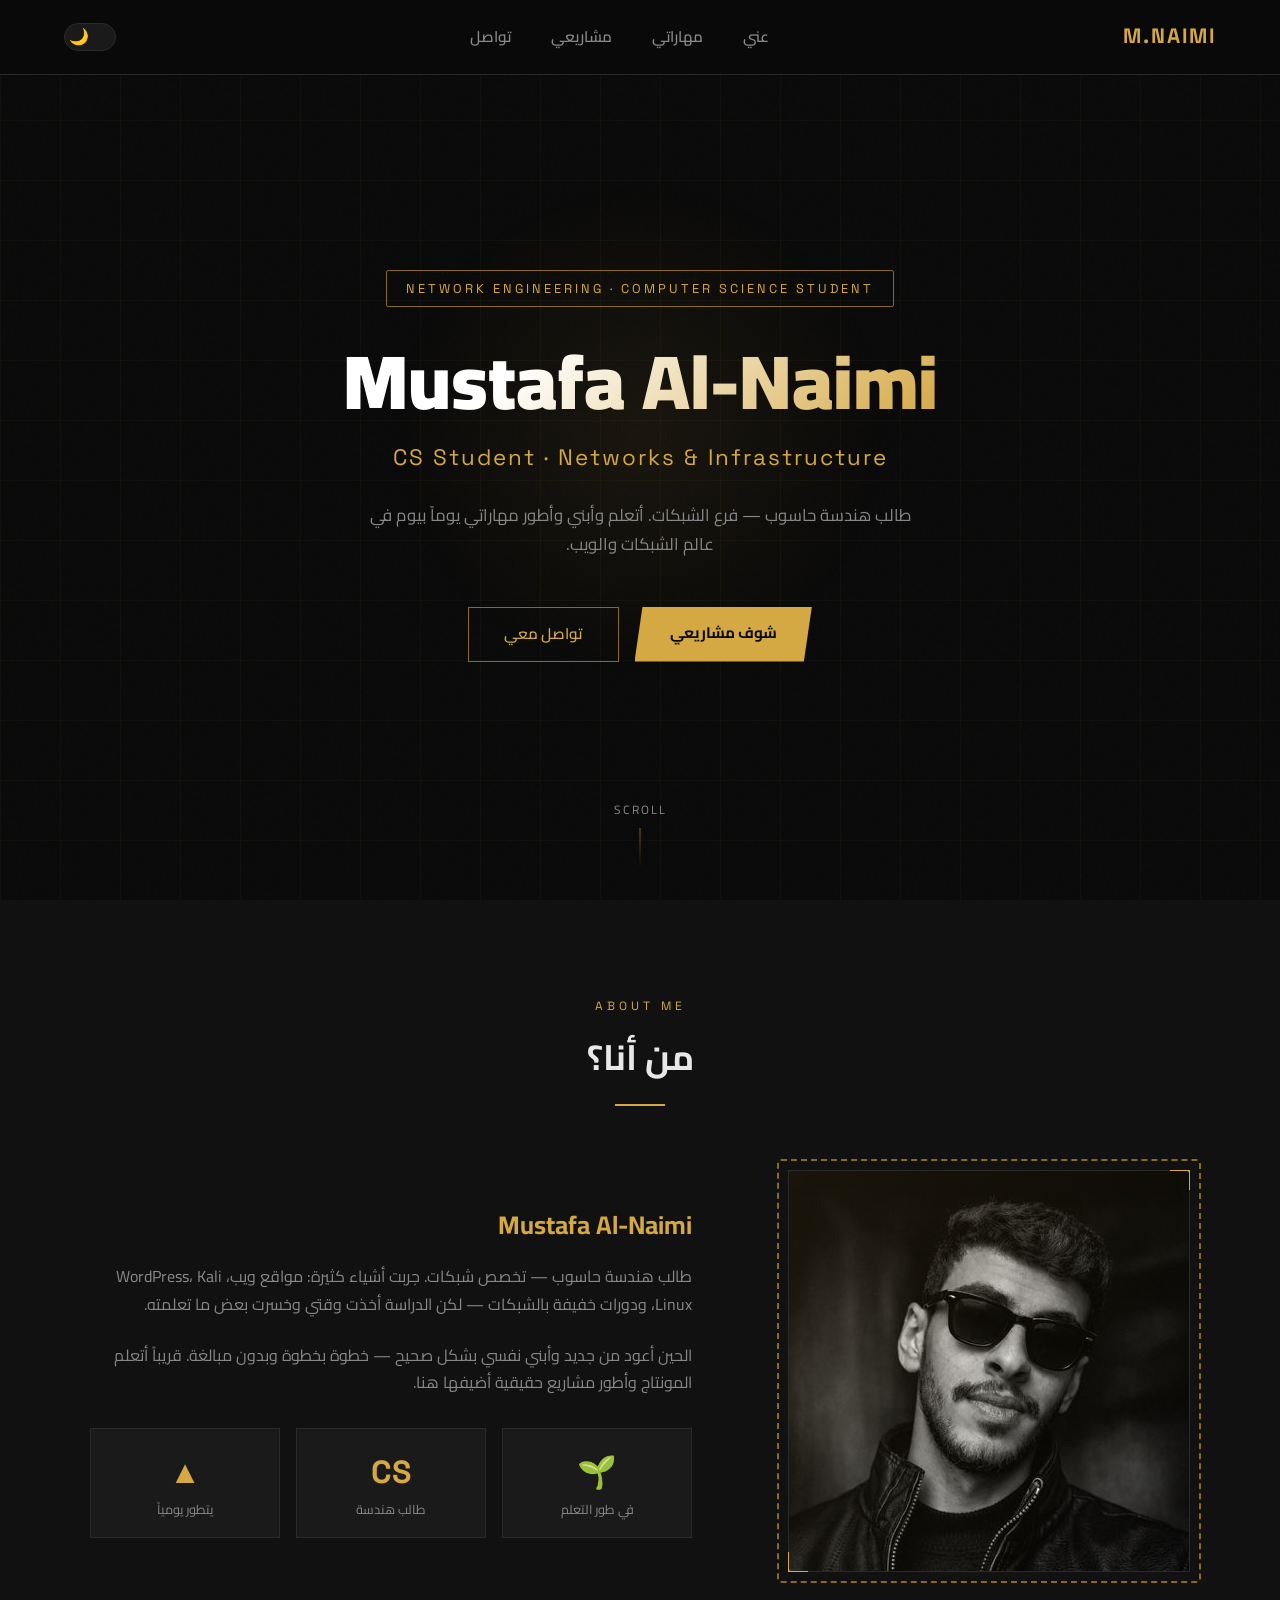
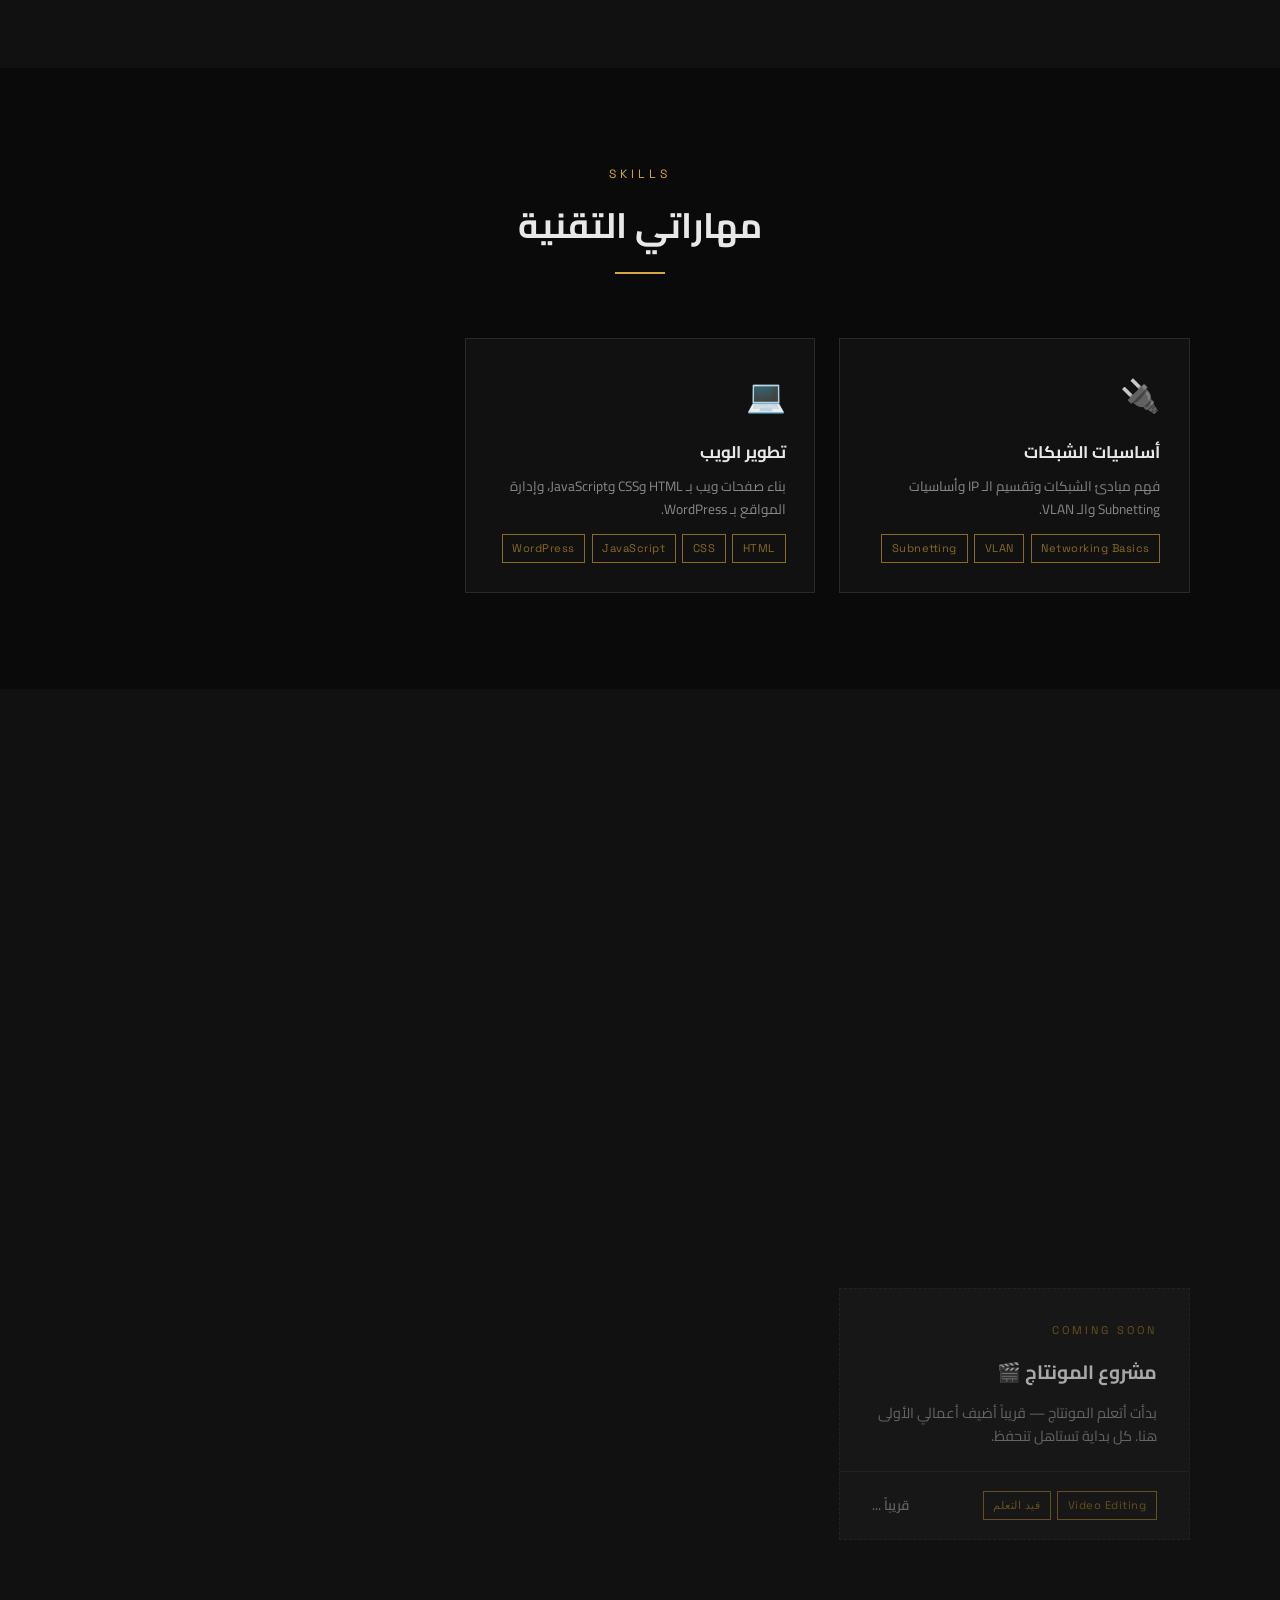
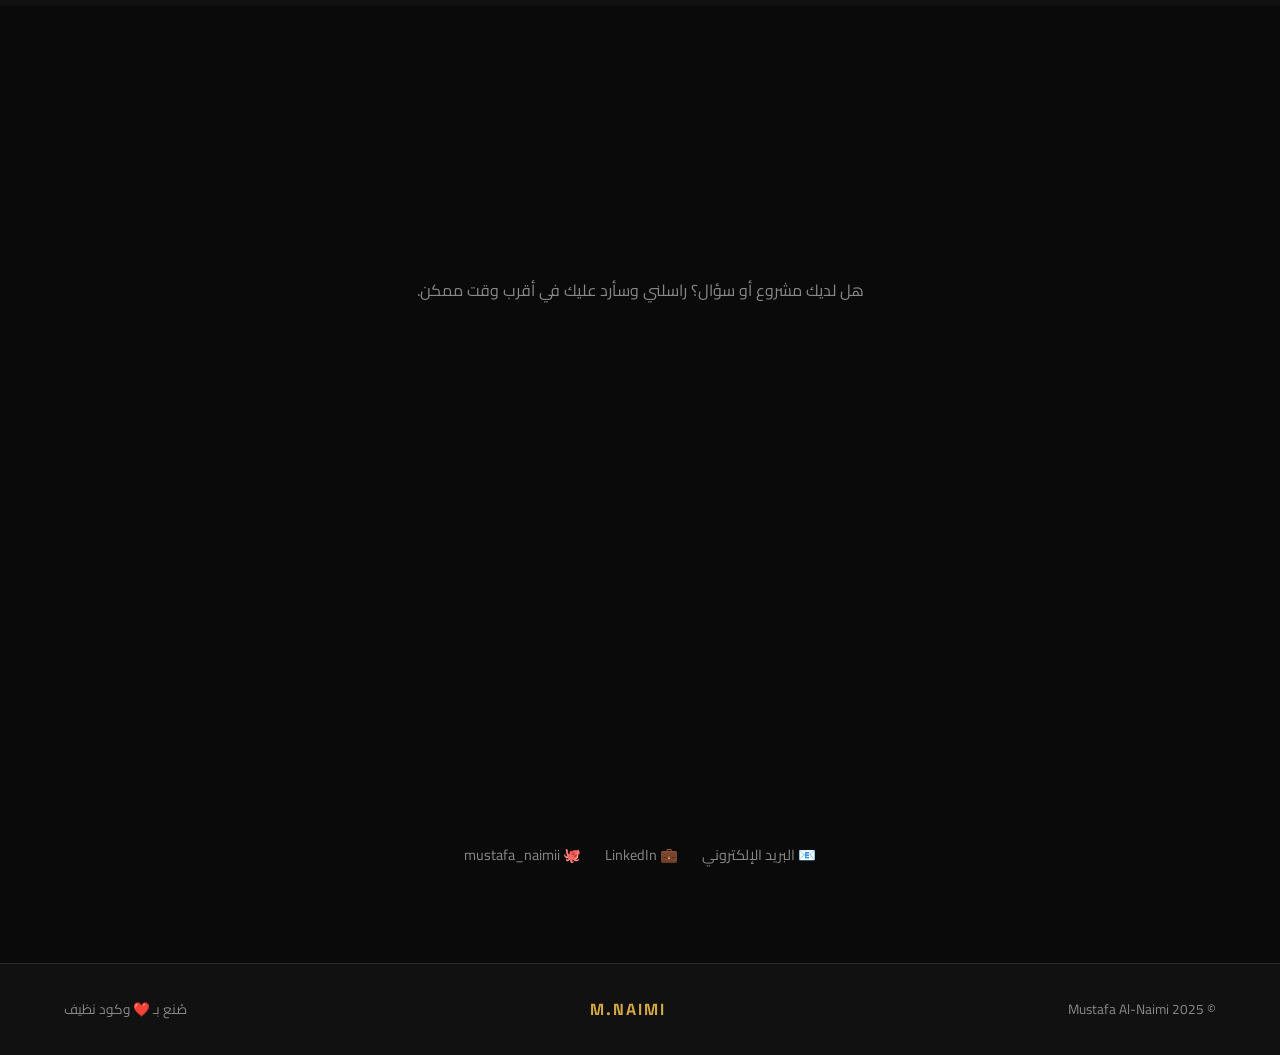
==== commit 139e786c: "Add files via upload" ====
--- a/index.html
+++ b/index.html
@@ -4,795 +4,8 @@
   <meta charset="UTF-8" />
   <meta name="viewport" content="width=device-width, initial-scale=1.0" />
   <title>Mustafa Al-Naimi | Network Engineer</title>
+  <link rel="stylesheet" href="styke.css"/>
   <link href="https://fonts.googleapis.com/css2?family=Cairo:wght@300;400;600;700;900&family=Space+Grotesk:wght@400;600;700&display=swap" rel="stylesheet" />
-  <style>
-    :root {
-      --gold: #D4A843;
-      --gold-light: #F0C96A;
-      --gold-dim: #8A6A20;
-      --black: #0A0A0A;
-      --surface: #111111;
-      --surface2: #1A1A1A;
-      --border: #2A2A2A;
-      --text: #E8E8E8;
-      --text-muted: #888;
-      --font-ar: 'Cairo', sans-serif;
-      --font-en: 'Space Grotesk', sans-serif;
-      --nav-bg: rgba(10,10,10,0.85);
-      --transition-theme: background 0.4s ease, color 0.4s ease, border-color 0.4s ease;
-    }
-
-    /* ── LIGHT MODE ── */
-    body.light {
-      --black: #F5F5F0;
-      --surface: #EAEAE4;
-      --surface2: #DEDED8;
-      --border: #C8C8C0;
-      --text: #1A1A1A;
-      --text-muted: #555;
-      --nav-bg: rgba(245,245,240,0.9);
-    }
-
-    body { transition: var(--transition-theme); }
-    body.light nav { background: var(--nav-bg); }
-
-    /* ── THEME TOGGLE ── */
-    .theme-toggle {
-      background: var(--surface2);
-      border: 1px solid var(--border);
-      cursor: pointer;
-      width: 52px; height: 28px;
-      border-radius: 14px;
-      position: relative;
-      transition: all 0.3s;
-      flex-shrink: 0;
-    }
-
-    .theme-toggle .icon {
-      position: absolute;
-      top: 50%; left: 4px;
-      transform: translateY(-50%);
-      font-size: 1rem;
-      transition: left 0.3s;
-      line-height: 1;
-    }
-
-    body.light .theme-toggle .icon { left: calc(100% - 24px); }
-
-    body.light .hero-name {
-      background: linear-gradient(135deg, #1A1A1A 30%, var(--gold) 100%);
-      -webkit-background-clip: text;
-      -webkit-text-fill-color: transparent;
-      background-clip: text;
-    }
-
-    *, *::before, *::after { margin: 0; padding: 0; box-sizing: border-box; }
-
-    html { scroll-behavior: smooth; }
-
-    body {
-      background: var(--black);
-      color: var(--text);
-      font-family: var(--font-ar);
-      line-height: 1.7;
-      overflow-x: hidden;
-    }
-
-    /* ── NOISE TEXTURE OVERLAY ── */
-    body::before {
-      content: '';
-      position: fixed;
-      inset: 0;
-      background-image: url("data:image/svg+xml,%3Csvg viewBox='0 0 256 256' xmlns='http://www.w3.org/2000/svg'%3E%3Cfilter id='noise'%3E%3CfeTurbulence type='fractalNoise' baseFrequency='0.9' numOctaves='4' stitchTiles='stitch'/%3E%3C/filter%3E%3Crect width='100%25' height='100%25' filter='url(%23noise)' opacity='0.03'/%3E%3C/svg%3E");
-      pointer-events: none;
-      z-index: 0;
-      opacity: 0.4;
-    }
-
-    /* ── NAVBAR ── */
-    nav {
-      position: fixed;
-      top: 0; left: 0; right: 0;
-      z-index: 100;
-      display: flex;
-      justify-content: space-between;
-      align-items: center;
-      padding: 1.2rem 4rem;
-      background: var(--nav-bg);
-      backdrop-filter: blur(12px);
-      border-bottom: 1px solid var(--border);
-    }
-
-    .logo {
-      font-family: var(--font-en);
-      font-size: 1.3rem;
-      font-weight: 700;
-      color: var(--gold);
-      letter-spacing: 2px;
-      text-decoration: none;
-    }
-
-    .nav-links {
-      display: flex;
-      gap: 2.5rem;
-      list-style: none;
-    }
-
-    .nav-links a {
-      color: var(--text-muted);
-      text-decoration: none;
-      font-size: 0.95rem;
-      font-weight: 600;
-      transition: color 0.3s;
-      position: relative;
-    }
-
-    .nav-links a::after {
-      content: '';
-      position: absolute;
-      bottom: -4px; right: 0;
-      width: 0; height: 2px;
-      background: var(--gold);
-      transition: width 0.3s;
-    }
-
-    .nav-links a:hover { color: var(--gold); }
-    .nav-links a:hover::after { width: 100%; }
-
-    /* ── HERO ── */
-    #hero {
-      min-height: 100vh;
-      display: flex;
-      align-items: center;
-      justify-content: center;
-      position: relative;
-      padding: 6rem 4rem 4rem;
-      overflow: hidden;
-    }
-
-    /* Grid lines background */
-    #hero::before {
-      content: '';
-      position: absolute;
-      inset: 0;
-      background-image:
-        linear-gradient(rgba(212,168,67,0.04) 1px, transparent 1px),
-        linear-gradient(90deg, rgba(212,168,67,0.04) 1px, transparent 1px);
-      background-size: 60px 60px;
-    }
-
-    /* Glowing orb */
-    #hero::after {
-      content: '';
-      position: absolute;
-      top: 20%; left: 50%;
-      transform: translateX(-50%);
-      width: 500px; height: 500px;
-      background: radial-gradient(circle, rgba(212,168,67,0.08) 0%, transparent 70%);
-      pointer-events: none;
-    }
-
-    .hero-content {
-      position: relative;
-      z-index: 1;
-      text-align: center;
-      max-width: 800px;
-    }
-
-    .hero-badge {
-      display: inline-block;
-      border: 1px solid var(--gold-dim);
-      color: var(--gold);
-      font-size: 0.8rem;
-      letter-spacing: 3px;
-      padding: 0.4rem 1.2rem;
-      border-radius: 2px;
-      margin-bottom: 2rem;
-      font-family: var(--font-en);
-      text-transform: uppercase;
-    }
-
-    .hero-name {
-      font-size: clamp(2.5rem, 6vw, 5rem);
-      font-weight: 900;
-      line-height: 1.1;
-      margin-bottom: 1rem;
-      background: linear-gradient(135deg, #fff 30%, var(--gold) 100%);
-      -webkit-background-clip: text;
-      -webkit-text-fill-color: transparent;
-      background-clip: text;
-    }
-
-    .hero-title {
-      font-family: var(--font-en);
-      font-size: clamp(1rem, 2.5vw, 1.4rem);
-      color: var(--gold);
-      letter-spacing: 2px;
-      margin-bottom: 1.5rem;
-    }
-
-    .hero-desc {
-      color: var(--text-muted);
-      font-size: 1.05rem;
-      max-width: 560px;
-      margin: 0 auto 3rem;
-    }
-
-    .hero-cta {
-      display: inline-flex;
-      gap: 1rem;
-      flex-wrap: wrap;
-      justify-content: center;
-    }
-
-    .btn-primary {
-      background: var(--gold);
-      color: var(--black);
-      padding: 0.85rem 2.2rem;
-      border: none;
-      font-family: var(--font-ar);
-      font-size: 0.95rem;
-      font-weight: 700;
-      cursor: pointer;
-      text-decoration: none;
-      transition: all 0.3s;
-      clip-path: polygon(8px 0%, 100% 0%, calc(100% - 8px) 100%, 0% 100%);
-    }
-
-    .btn-primary:hover {
-      background: var(--gold-light);
-      transform: translateY(-2px);
-    }
-
-    .btn-outline {
-      border: 1px solid var(--gold-dim);
-      color: var(--gold);
-      padding: 0.85rem 2.2rem;
-      background: transparent;
-      font-family: var(--font-ar);
-      font-size: 0.95rem;
-      font-weight: 600;
-      cursor: pointer;
-      text-decoration: none;
-      transition: all 0.3s;
-    }
-
-    .btn-outline:hover {
-      border-color: var(--gold);
-      background: rgba(212,168,67,0.08);
-    }
-
-    /* Scroll indicator */
-    .scroll-hint {
-      position: absolute;
-      bottom: 2rem; left: 50%;
-      transform: translateX(-50%);
-      display: flex;
-      flex-direction: column;
-      align-items: center;
-      gap: 0.5rem;
-      color: var(--text-muted);
-      font-size: 0.75rem;
-      letter-spacing: 2px;
-      animation: bounce 2s infinite;
-    }
-
-    .scroll-hint::after {
-      content: '';
-      width: 1px; height: 40px;
-      background: linear-gradient(var(--gold-dim), transparent);
-    }
-
-    @keyframes bounce {
-      0%, 100% { transform: translateX(-50%) translateY(0); }
-      50% { transform: translateX(-50%) translateY(8px); }
-    }
-
-    /* ── SECTIONS ── */
-    section {
-      padding: 6rem 4rem;
-      position: relative;
-    }
-
-    .section-header {
-      text-align: center;
-      margin-bottom: 4rem;
-    }
-
-    .section-label {
-      font-family: var(--font-en);
-      font-size: 0.75rem;
-      letter-spacing: 4px;
-      color: var(--gold);
-      text-transform: uppercase;
-      margin-bottom: 0.75rem;
-    }
-
-    .section-title {
-      font-size: 2.2rem;
-      font-weight: 700;
-      color: var(--text);
-    }
-
-    .section-line {
-      width: 50px; height: 2px;
-      background: var(--gold);
-      margin: 1rem auto 0;
-    }
-
-    /* ── ABOUT ── */
-    #about { background: var(--surface); }
-
-    .about-grid {
-      display: grid;
-      grid-template-columns: 1fr 1.5fr;
-      gap: 4rem;
-      align-items: center;
-      max-width: 1100px;
-      margin: 0 auto;
-    }
-
-    .about-avatar {
-      position: relative;
-    }
-
-    .avatar-frame {
-      width: 100%;
-      aspect-ratio: 1;
-      background: var(--surface2);
-      border: 1px solid var(--border);
-      display: flex;
-      align-items: center;
-      justify-content: center;
-      font-size: 5rem;
-      position: relative;
-      overflow: visible;
-    }
-
-    .avatar-frame::before {
-      content: '';
-      position: absolute;
-      inset: 0;
-      background: linear-gradient(135deg, rgba(212,168,67,0.1), transparent);
-      z-index: 2;
-      pointer-events: none;
-    }
-
-    .avatar-corner {
-      position: absolute;
-      width: 20px; height: 20px;
-      border-color: var(--gold);
-      border-style: solid;
-    }
-
-    .avatar-corner.tl { top: -1px; right: -1px; border-width: 2px 2px 0 0; }
-    .avatar-corner.br { bottom: -1px; left: -1px; border-width: 0 0 2px 2px; }
-
-    .about-text h3 {
-      font-size: 1.6rem;
-      font-weight: 700;
-      margin-bottom: 1rem;
-      color: var(--gold);
-    }
-
-    .about-text p {
-      color: var(--text-muted);
-      margin-bottom: 1.5rem;
-      font-size: 1rem;
-    }
-
-    .about-stats {
-      display: grid;
-      grid-template-columns: repeat(3, 1fr);
-      gap: 1rem;
-      margin-top: 2rem;
-    }
-
-    .stat-box {
-      border: 1px solid var(--border);
-      padding: 1rem;
-      text-align: center;
-      background: var(--surface2);
-    }
-
-    .stat-num {
-      font-family: var(--font-en);
-      font-size: 2rem;
-      font-weight: 700;
-      color: var(--gold);
-    }
-
-    .stat-label {
-      font-size: 0.8rem;
-      color: var(--text-muted);
-    }
-
-    /* ── SKILLS ── */
-    #skills { background: var(--black); }
-
-    .skills-grid {
-      display: grid;
-      grid-template-columns: repeat(auto-fit, minmax(280px, 1fr));
-      gap: 1.5rem;
-      max-width: 1100px;
-      margin: 0 auto;
-    }
-
-    .skill-card {
-      background: var(--surface);
-      border: 1px solid var(--border);
-      padding: 1.8rem;
-      transition: border-color 0.3s, transform 0.3s;
-      position: relative;
-      overflow: hidden;
-    }
-
-    .skill-card::before {
-      content: '';
-      position: absolute;
-      top: 0; right: 0;
-      width: 3px; height: 0;
-      background: var(--gold);
-      transition: height 0.3s;
-    }
-
-    .skill-card:hover { border-color: var(--gold-dim); transform: translateY(-4px); }
-    .skill-card:hover::before { height: 100%; }
-
-    .skill-icon {
-      font-size: 2rem;
-      margin-bottom: 1rem;
-    }
-
-    .skill-name {
-      font-size: 1.05rem;
-      font-weight: 700;
-      margin-bottom: 0.5rem;
-      color: var(--text);
-    }
-
-    .skill-tags {
-      display: flex;
-      flex-wrap: wrap;
-      gap: 0.4rem;
-      margin-top: 0.8rem;
-    }
-
-    .tag {
-      font-family: var(--font-en);
-      font-size: 0.7rem;
-      padding: 0.25rem 0.6rem;
-      border: 1px solid var(--gold-dim);
-      color: var(--gold-dim);
-      letter-spacing: 0.5px;
-    }
-
-    /* ── PROJECTS ── */
-    #projects { background: var(--surface); }
-
-    .projects-grid {
-      display: grid;
-      grid-template-columns: repeat(auto-fit, minmax(320px, 1fr));
-      gap: 1.5rem;
-      max-width: 1100px;
-      margin: 0 auto;
-    }
-
-    .project-card {
-      background: var(--surface2);
-      border: 1px solid var(--border);
-      overflow: hidden;
-      transition: transform 0.3s, border-color 0.3s;
-      position: relative;
-    }
-
-    .project-card:hover { transform: translateY(-6px); border-color: var(--gold-dim); }
-
-    .project-top {
-      padding: 2rem 2rem 1.5rem;
-      border-bottom: 1px solid var(--border);
-      position: relative;
-    }
-
-    .project-num {
-      font-family: var(--font-en);
-      font-size: 0.7rem;
-      letter-spacing: 3px;
-      color: var(--gold-dim);
-      margin-bottom: 1rem;
-    }
-
-    .project-name {
-      font-size: 1.2rem;
-      font-weight: 700;
-      margin-bottom: 0.75rem;
-      color: var(--text);
-    }
-
-    .project-desc {
-      font-size: 0.9rem;
-      color: var(--text-muted);
-      line-height: 1.6;
-    }
-
-    .project-bottom {
-      padding: 1.2rem 2rem;
-      display: flex;
-      justify-content: space-between;
-      align-items: center;
-    }
-
-    .project-tech {
-      display: flex;
-      gap: 0.4rem;
-      flex-wrap: wrap;
-    }
-
-    .project-link {
-      color: var(--gold);
-      text-decoration: none;
-      font-size: 0.85rem;
-      font-weight: 600;
-      display: flex;
-      align-items: center;
-      gap: 0.3rem;
-      transition: gap 0.2s;
-    }
-
-    .project-link:hover { gap: 0.6rem; }
-
-    /* ── CONTACT ── */
-    #contact { background: var(--black); }
-
-    .contact-inner {
-      max-width: 650px;
-      margin: 0 auto;
-      text-align: center;
-    }
-
-    .contact-inner p {
-      color: var(--text-muted);
-      margin-bottom: 3rem;
-      font-size: 1rem;
-    }
-
-    .contact-form {
-      display: flex;
-      flex-direction: column;
-      gap: 1rem;
-      text-align: right;
-    }
-
-    .form-row {
-      display: grid;
-      grid-template-columns: 1fr 1fr;
-      gap: 1rem;
-    }
-
-    .form-group {
-      display: flex;
-      flex-direction: column;
-      gap: 0.4rem;
-    }
-
-    .form-group label {
-      font-size: 0.8rem;
-      color: var(--text-muted);
-      letter-spacing: 1px;
-    }
-
-    .form-group input,
-    .form-group textarea {
-      background: var(--surface);
-      border: 1px solid var(--border);
-      color: var(--text);
-      padding: 0.85rem 1rem;
-      font-family: var(--font-ar);
-      font-size: 0.95rem;
-      outline: none;
-      transition: border-color 0.3s;
-      resize: vertical;
-    }
-
-    .form-group input:focus,
-    .form-group textarea:focus {
-      border-color: var(--gold-dim);
-    }
-
-    .form-group textarea { min-height: 130px; }
-
-    .contact-links {
-      display: flex;
-      justify-content: center;
-      gap: 1.5rem;
-      margin-top: 3rem;
-    }
-
-    .contact-link {
-      display: flex;
-      align-items: center;
-      gap: 0.5rem;
-      color: var(--text-muted);
-      text-decoration: none;
-      font-size: 0.9rem;
-      transition: color 0.3s;
-    }
-
-    .contact-link:hover { color: var(--gold); }
-
-    /* ── FOOTER ── */
-    footer {
-      background: var(--surface);
-      border-top: 1px solid var(--border);
-      padding: 2rem 4rem;
-      display: flex;
-      justify-content: space-between;
-      align-items: center;
-    }
-
-    footer p {
-      color: var(--text-muted);
-      font-size: 0.85rem;
-    }
-
-    .footer-logo {
-      font-family: var(--font-en);
-      color: var(--gold);
-      font-weight: 700;
-      letter-spacing: 2px;
-    }
-
-    /* ── ANIMATIONS ── */
-    .fade-up {
-      opacity: 0;
-      transform: translateY(30px);
-      transition: opacity 0.7s ease, transform 0.7s ease;
-    }
-
-    .fade-up.visible {
-      opacity: 1;
-      transform: translateY(0);
-    }
-
-    /* ── AVATAR PHOTO ── */
-    .avatar-img {
-      width: 100%;
-      height: 100%;
-      object-fit: cover;
-      object-position: center top;
-      display: block;
-      border-radius: 2px;
-      position: relative;
-      z-index: 1;
-      transition: transform 0.4s ease;
-    }
-
-    .avatar-frame:hover .avatar-img { transform: scale(1.04); }
-
-    /* Rotating gold ring — outside the frame */
-    .avatar-ring {
-      position: absolute;
-      inset: -12px;
-      border: 2px dashed var(--gold-dim);
-      border-radius: 4px;
-      animation: spinRing 12s linear infinite;
-      z-index: 0;
-      pointer-events: none;
-    }
-
-    @keyframes spinRing {
-      from { transform: rotate(0deg); }
-      to   { transform: rotate(360deg); }
-    }
-
-    /* Pulse glow behind avatar */
-    .avatar-glow {
-      position: absolute;
-      inset: -20px;
-      background: radial-gradient(circle, rgba(212,168,67,0.15) 0%, transparent 70%);
-      animation: pulseGlow 3s ease-in-out infinite;
-      z-index: 0;
-      pointer-events: none;
-    }
-
-    @keyframes pulseGlow {
-      0%, 100% { opacity: 0.5; transform: scale(1); }
-      50%       { opacity: 1;   transform: scale(1.08); }
-    }
-
-    /* Floating dots */
-    .avatar-dot {
-      position: absolute;
-      width: 7px; height: 7px;
-      background: var(--gold);
-      border-radius: 50%;
-      z-index: 3;
-      pointer-events: none;
-      animation: floatDot 4s ease-in-out infinite;
-    }
-    .avatar-dot:nth-child(1) { top: 10%; left: -18px; animation-delay: 0s; }
-    .avatar-dot:nth-child(2) { bottom: 20%; right: -18px; animation-delay: 1.5s; }
-    .avatar-dot:nth-child(3) { top: 55%; left: -18px; animation-delay: 0.8s; }
-
-    @keyframes floatDot {
-      0%, 100% { transform: translateY(0); opacity: 0.6; }
-      50%       { transform: translateY(-8px); opacity: 1; }
-    }
-
-    /* ── HAMBURGER ── */
-    .hamburger {
-      display: none;
-      flex-direction: column;
-      gap: 5px;
-      cursor: pointer;
-      padding: 4px;
-      background: none;
-      border: none;
-    }
-
-    .hamburger span {
-      display: block;
-      width: 22px; height: 2px;
-      background: var(--gold);
-      border-radius: 2px;
-      transition: all 0.3s;
-    }
-
-    .hamburger.open span:nth-child(1) { transform: translateY(7px) rotate(45deg); }
-    .hamburger.open span:nth-child(2) { opacity: 0; }
-    .hamburger.open span:nth-child(3) { transform: translateY(-7px) rotate(-45deg); }
-
-    /* ── MOBILE ── */
-    @media (max-width: 768px) {
-      nav {
-        padding: 0.7rem 1.2rem;
-        gap: 0.5rem;
-      }
-
-      .logo { font-size: 1rem; }
-
-      .hamburger { display: flex; }
-
-      .nav-links {
-        display: none;
-        position: absolute;
-        top: 100%; left: 0; right: 0;
-        flex-direction: column;
-        gap: 0;
-        background: var(--surface);
-        border-bottom: 1px solid var(--border);
-        padding: 0.5rem 0;
-        z-index: 99;
-      }
-
-      .nav-links.open { display: flex; }
-
-      .nav-links li a {
-        display: block;
-        padding: 0.7rem 1.5rem;
-        font-size: 0.9rem;
-        border-bottom: 1px solid var(--border);
-      }
-
-      .nav-links li:last-child a { border-bottom: none; }
-
-      .theme-toggle { width: 44px; height: 24px; }
-
-      section { padding: 4rem 1.2rem; }
-      #hero { padding: 5rem 1.2rem 4rem; }
-      .about-grid { grid-template-columns: 1fr; gap: 2rem; }
-      .about-avatar { max-width: 220px; margin: 0 auto; }
-      .form-row { grid-template-columns: 1fr; }
-      footer { flex-direction: column; gap: 0.5rem; text-align: center; padding: 1.5rem; }
-      .contact-links { flex-direction: column; align-items: center; gap: 0.8rem; }
-      .skills-grid { grid-template-columns: 1fr; }
-      .projects-grid { grid-template-columns: 1fr; }
-    }
-
-    @media (prefers-reduced-motion: reduce) {
-      * { animation: none !important; transition: none !important; }
-    }
-  </style>
 </head>
 <body>
 
@@ -957,6 +170,7 @@
           <div class="project-name">مواقع WordPress</div>
           <p class="project-desc">جربت بناء وإدارة مواقع بـ WordPress — من اختيار القالب لضبط الإضافات وتخصيص التصميم.</p>
         </div>
+        
         <div class="project-bottom">
           <div class="project-tech">
             <span class="tag">WordPress</span>
@@ -996,6 +210,7 @@
           <a href="#" class="project-link" style="color:var(--text-muted)">قريباً ...</a>
         </div>
       </div>
+
 
     </div>
   </section>
@@ -1032,9 +247,9 @@
       </div>
 
       <div class="contact-links">
-        <a href="#" class="contact-link">📧 البريد الإلكتروني</a>
+        <a href="mostafaneamy19@gmail.com" class="contact-link">📧 البريد الإلكتروني</a>
         <a href="#" class="contact-link">💼 LinkedIn</a>
-        <a href="#" class="contact-link">🐙 GitHub</a>
+        <a href="mustafa_naimii" class="contact-link">🐙 mustafa_naimii</a>
       </div>
     </div>
   </section>
--- a/styke.css
+++ b/styke.css
@@ -0,0 +1,769 @@
+  :root {
+      --gold: #D4A843;
+      --gold-light: #F0C96A;
+      --gold-dim: #8A6A20;
+      --black: #0A0A0A;
+      --surface: #111111;
+      --surface2: #1A1A1A;
+      --border: #2A2A2A;
+      --text: #E8E8E8;
+      --text-muted: #888;
+      --font-ar: 'Cairo', sans-serif;
+      --font-en: 'Space Grotesk', sans-serif;
+      --nav-bg: rgba(10,10,10,0.85);
+      --transition-theme: background 0.4s ease, color 0.4s ease, border-color 0.4s ease;
+    }
+
+    /* ── LIGHT MODE ── */
+    body.light {
+      --black: #F5F5F0;
+      --surface: #EAEAE4;
+      --surface2: #DEDED8;
+      --border: #C8C8C0;
+      --text: #1A1A1A;
+      --text-muted: #555;
+      --nav-bg: rgba(245,245,240,0.9);
+    }
+
+    body { transition: var(--transition-theme); }
+    body.light nav { background: var(--nav-bg); }
+
+    /* ── THEME TOGGLE ── */
+    .theme-toggle {
+      background: var(--surface2);
+      border: 1px solid var(--border);
+      cursor: pointer;
+      width: 52px; height: 28px;
+      border-radius: 14px;
+      position: relative;
+      transition: all 0.3s;
+      flex-shrink: 0;
+    }
+
+    .theme-toggle .icon {
+      position: absolute;
+      top: 50%; left: 4px;
+      transform: translateY(-50%);
+      font-size: 1rem;
+      transition: left 0.3s;
+      line-height: 1;
+    }
+
+    body.light .theme-toggle .icon { left: calc(100% - 24px); }
+
+    body.light .hero-name {
+      background: linear-gradient(135deg, #1A1A1A 30%, var(--gold) 100%);
+      -webkit-background-clip: text;
+      -webkit-text-fill-color: transparent;
+      background-clip: text;
+    }
+
+    *, *::before, *::after { margin: 0; padding: 0; box-sizing: border-box; }
+
+    html { scroll-behavior: smooth; }
+
+    body {
+      background: var(--black);
+      color: var(--text);
+      font-family: var(--font-ar);
+      line-height: 1.7;
+      overflow-x: hidden;
+    }
+
+    /* ── NOISE TEXTURE OVERLAY ── */
+    body::before {
+      content: '';
+      position: fixed;
+      inset: 0;
+      background-image: url("data:image/svg+xml,%3Csvg viewBox='0 0 256 256' xmlns='http://www.w3.org/2000/svg'%3E%3Cfilter id='noise'%3E%3CfeTurbulence type='fractalNoise' baseFrequency='0.9' numOctaves='4' stitchTiles='stitch'/%3E%3C/filter%3E%3Crect width='100%25' height='100%25' filter='url(%23noise)' opacity='0.03'/%3E%3C/svg%3E");
+      pointer-events: none;
+      z-index: 0;
+      opacity: 0.4;
+    }
+
+    /* ── NAVBAR ── */
+    nav {
+      position: fixed;
+      top: 0; left: 0; right: 0;
+      z-index: 100;
+      display: flex;
+      justify-content: space-between;
+      align-items: center;
+      padding: 1.2rem 4rem;
+      background: var(--nav-bg);
+      backdrop-filter: blur(12px);
+      border-bottom: 1px solid var(--border);
+    }
+
+    .logo {
+      font-family: var(--font-en);
+      font-size: 1.3rem;
+      font-weight: 700;
+      color: var(--gold);
+      letter-spacing: 2px;
+      text-decoration: none;
+    }
+
+    .nav-links {
+      display: flex;
+      gap: 2.5rem;
+      list-style: none;
+    }
+
+    .nav-links a {
+      color: var(--text-muted);
+      text-decoration: none;
+      font-size: 0.95rem;
+      font-weight: 600;
+      transition: color 0.3s;
+      position: relative;
+    }
+
+    .nav-links a::after {
+      content: '';
+      position: absolute;
+      bottom: -4px; right: 0;
+      width: 0; height: 2px;
+      background: var(--gold);
+      transition: width 0.3s;
+    }
+
+    .nav-links a:hover { color: var(--gold); }
+    .nav-links a:hover::after { width: 100%; }
+
+    /* ── HERO ── */
+    #hero {
+      min-height: 100vh;
+      display: flex;
+      align-items: center;
+      justify-content: center;
+      position: relative;
+      padding: 6rem 4rem 4rem;
+      overflow: hidden;
+    }
+
+    /* Grid lines background */
+    #hero::before {
+      content: '';
+      position: absolute;
+      inset: 0;
+      background-image:
+        linear-gradient(rgba(212,168,67,0.04) 1px, transparent 1px),
+        linear-gradient(90deg, rgba(212,168,67,0.04) 1px, transparent 1px);
+      background-size: 60px 60px;
+    }
+
+    /* Glowing orb */
+    #hero::after {
+      content: '';
+      position: absolute;
+      top: 20%; left: 50%;
+      transform: translateX(-50%);
+      width: 500px; height: 500px;
+      background: radial-gradient(circle, rgba(212,168,67,0.08) 0%, transparent 70%);
+      pointer-events: none;
+    }
+
+    .hero-content {
+      position: relative;
+      z-index: 1;
+      text-align: center;
+      max-width: 800px;
+    }
+
+    .hero-badge {
+      display: inline-block;
+      border: 1px solid var(--gold-dim);
+      color: var(--gold);
+      font-size: 0.8rem;
+      letter-spacing: 3px;
+      padding: 0.4rem 1.2rem;
+      border-radius: 2px;
+      margin-bottom: 2rem;
+      font-family: var(--font-en);
+      text-transform: uppercase;
+    }
+
+    .hero-name {
+      font-size: clamp(2.5rem, 6vw, 5rem);
+      font-weight: 900;
+      line-height: 1.1;
+      margin-bottom: 1rem;
+      background: linear-gradient(135deg, #fff 30%, var(--gold) 100%);
+      -webkit-background-clip: text;
+      -webkit-text-fill-color: transparent;
+      background-clip: text;
+    }
+
+    .hero-title {
+      font-family: var(--font-en);
+      font-size: clamp(1rem, 2.5vw, 1.4rem);
+      color: var(--gold);
+      letter-spacing: 2px;
+      margin-bottom: 1.5rem;
+    }
+
+    .hero-desc {
+      color: var(--text-muted);
+      font-size: 1.05rem;
+      max-width: 560px;
+      margin: 0 auto 3rem;
+    }
+
+    .hero-cta {
+      display: inline-flex;
+      gap: 1rem;
+      flex-wrap: wrap;
+      justify-content: center;
+    }
+
+    .btn-primary {
+      background: var(--gold);
+      color: var(--black);
+      padding: 0.85rem 2.2rem;
+      border: none;
+      font-family: var(--font-ar);
+      font-size: 0.95rem;
+      font-weight: 700;
+      cursor: pointer;
+      text-decoration: none;
+      transition: all 0.3s;
+      clip-path: polygon(8px 0%, 100% 0%, calc(100% - 8px) 100%, 0% 100%);
+    }
+
+    .btn-primary:hover {
+      background: var(--gold-light);
+      transform: translateY(-2px);
+    }
+
+    .btn-outline {
+      border: 1px solid var(--gold-dim);
+      color: var(--gold);
+      padding: 0.85rem 2.2rem;
+      background: transparent;
+      font-family: var(--font-ar);
+      font-size: 0.95rem;
+      font-weight: 600;
+      cursor: pointer;
+      text-decoration: none;
+      transition: all 0.3s;
+    }
+
+    .btn-outline:hover {
+      border-color: var(--gold);
+      background: rgba(212,168,67,0.08);
+    }
+
+    /* Scroll indicator */
+    .scroll-hint {
+      position: absolute;
+      bottom: 2rem; left: 50%;
+      transform: translateX(-50%);
+      display: flex;
+      flex-direction: column;
+      align-items: center;
+      gap: 0.5rem;
+      color: var(--text-muted);
+      font-size: 0.75rem;
+      letter-spacing: 2px;
+      animation: bounce 2s infinite;
+    }
+
+    .scroll-hint::after {
+      content: '';
+      width: 1px; height: 40px;
+      background: linear-gradient(var(--gold-dim), transparent);
+    }
+
+    @keyframes bounce {
+      0%, 100% { transform: translateX(-50%) translateY(0); }
+      50% { transform: translateX(-50%) translateY(8px); }
+    }
+
+    /* ── SECTIONS ── */
+    section {
+      padding: 6rem 4rem;
+      position: relative;
+    }
+
+    .section-header {
+      text-align: center;
+      margin-bottom: 4rem;
+    }
+
+    .section-label {
+      font-family: var(--font-en);
+      font-size: 0.75rem;
+      letter-spacing: 4px;
+      color: var(--gold);
+      text-transform: uppercase;
+      margin-bottom: 0.75rem;
+    }
+
+    .section-title {
+      font-size: 2.2rem;
+      font-weight: 700;
+      color: var(--text);
+    }
+
+    .section-line {
+      width: 50px; height: 2px;
+      background: var(--gold);
+      margin: 1rem auto 0;
+    }
+
+    /* ── ABOUT ── */
+    #about { background: var(--surface); }
+
+    .about-grid {
+      display: grid;
+      grid-template-columns: 1fr 1.5fr;
+      gap: 6rem;
+      align-items: center;
+      max-width: 1100px;
+      margin: 0 auto;
+    }
+
+    .about-avatar {
+      position: relative;
+    }
+
+    .avatar-frame {
+      width: 100%;
+      aspect-ratio: 1;
+      background: var(--surface2);
+      border: 1px solid var(--border);
+      display: flex;
+      align-items: center;
+      justify-content: center;
+      font-size: 5rem;
+      position: relative;
+      overflow: visible;
+    }
+
+    .avatar-frame::before {
+      content: '';
+      position: absolute;
+      inset: 0;
+      background: linear-gradient(135deg, rgba(212,168,67,0.1), transparent);
+      z-index: 2;
+      pointer-events: none;
+    }
+
+    .avatar-corner {
+      position: absolute;
+      width: 20px; height: 20px;
+      border-color: var(--gold);
+      border-style: solid;
+    }
+
+    .avatar-corner.tl { top: -1px; right: -1px; border-width: 2px 2px 0 0; }
+    .avatar-corner.br { bottom: -1px; left: -1px; border-width: 0 0 2px 2px; }
+
+    .about-text h3 {
+      font-size: 1.6rem;
+      font-weight: 700;
+      margin-bottom: 1rem;
+      color: var(--gold);
+    }
+
+    .about-text p {
+      color: var(--text-muted);
+      margin-bottom: 1.5rem;
+      font-size: 1rem;
+    }
+
+    .about-stats {
+      display: grid;
+      grid-template-columns: repeat(3, 1fr);
+      gap: 1rem;
+      margin-top: 2rem;
+    }
+
+    .stat-box {
+      border: 1px solid var(--border);
+      padding: 1rem;
+      text-align: center;
+      background: var(--surface2);
+    }
+
+    .stat-num {
+      font-family: var(--font-en);
+      font-size: 2rem;
+      font-weight: 700;
+      color: var(--gold);
+    }
+
+    .stat-label {
+      font-size: 0.8rem;
+      color: var(--text-muted);
+    }
+
+    /* ── SKILLS ── */
+    #skills { background: var(--black); }
+
+    .skills-grid {
+      display: grid;
+      grid-template-columns: repeat(auto-fit, minmax(280px, 1fr));
+      gap: 1.5rem;
+      max-width: 1100px;
+      margin: 0 auto;
+    }
+
+    .skill-card {
+      background: var(--surface);
+      border: 1px solid var(--border);
+      padding: 1.8rem;
+      transition: border-color 0.3s, transform 0.3s;
+      position: relative;
+      overflow: hidden;
+    }
+
+    .skill-card::before {
+      content: '';
+      position: absolute;
+      top: 0; right: 0;
+      width: 3px; height: 0;
+      background: var(--gold);
+      transition: height 0.3s;
+    }
+
+    .skill-card:hover { border-color: var(--gold-dim); transform: translateY(-4px); }
+    .skill-card:hover::before { height: 100%; }
+
+    .skill-icon {
+      font-size: 2rem;
+      margin-bottom: 1rem;
+    }
+
+    .skill-name {
+      font-size: 1.05rem;
+      font-weight: 700;
+      margin-bottom: 0.5rem;
+      color: var(--text);
+    }
+
+    .skill-tags {
+      display: flex;
+      flex-wrap: wrap;
+      gap: 0.4rem;
+      margin-top: 0.8rem;
+    }
+
+    .tag {
+      font-family: var(--font-en);
+      font-size: 0.7rem;
+      padding: 0.25rem 0.6rem;
+      border: 1px solid var(--gold-dim);
+      color: var(--gold-dim);
+      letter-spacing: 0.5px;
+    }
+
+    /* ── PROJECTS ── */
+    #projects { background: var(--surface); }
+
+    .projects-grid {
+      display: grid;
+      grid-template-columns: repeat(auto-fit, minmax(320px, 1fr));
+      gap: 1.5rem;
+      max-width: 1100px;
+      margin: 0 auto;
+    }
+
+    .project-card {
+      background: var(--surface2);
+      border: 1px solid var(--border);
+      overflow: hidden;
+      transition: transform 0.3s, border-color 0.3s;
+      position: relative;
+    }
+
+    .project-card:hover { transform: translateY(-6px); border-color: var(--gold-dim); }
+
+    .project-top {
+      padding: 2rem 2rem 1.5rem;
+      border-bottom: 1px solid var(--border);
+      position: relative;
+    }
+
+    .project-num {
+      font-family: var(--font-en);
+      font-size: 0.7rem;
+      letter-spacing: 3px;
+      color: var(--gold-dim);
+      margin-bottom: 1rem;
+    }
+
+    .project-name {
+      font-size: 1.2rem;
+      font-weight: 700;
+      margin-bottom: 0.75rem;
+      color: var(--text);
+    }
+
+    .project-desc {
+      font-size: 0.9rem;
+      color: var(--text-muted);
+      line-height: 1.6;
+    }
+
+    .project-bottom {
+      padding: 1.2rem 2rem;
+      display: flex;
+      justify-content: space-between;
+      align-items: center;
+    }
+
+    .project-tech {
+      display: flex;
+      gap: 0.4rem;
+      flex-wrap: wrap;
+    }
+
+    .project-link {
+      color: var(--gold);
+      text-decoration: none;
+      font-size: 0.85rem;
+      font-weight: 600;
+      display: flex;
+      align-items: center;
+      gap: 0.3rem;
+      transition: gap 0.2s;
+    }
+
+    .project-link:hover { gap: 0.6rem; }
+
+    /* ── CONTACT ── */
+    #contact { background: var(--black); }
+
+    .contact-inner {
+      max-width: 650px;
+      margin: 0 auto;
+      text-align: center;
+    }
+
+    .contact-inner p {
+      color: var(--text-muted);
+      margin-bottom: 3rem;
+      font-size: 1rem;
+    }
+
+    .contact-form {
+      display: flex;
+      flex-direction: column;
+      gap: 1rem;
+      text-align: right;
+    }
+
+    .form-row {
+      display: grid;
+      grid-template-columns: 1fr 1fr;
+      gap: 1rem;
+    }
+
+    .form-group {
+      display: flex;
+      flex-direction: column;
+      gap: 0.4rem;
+    }
+
+    .form-group label {
+      font-size: 0.8rem;
+      color: var(--text-muted);
+      letter-spacing: 1px;
+    }
+
+    .form-group input,
+    .form-group textarea {
+      background: var(--surface);
+      border: 1px solid var(--border);
+      color: var(--text);
+      padding: 0.85rem 1rem;
+      font-family: var(--font-ar);
+      font-size: 0.95rem;
+      outline: none;
+      transition: border-color 0.3s;
+      resize: vertical;
+    }
+
+    .form-group input:focus,
+    .form-group textarea:focus {
+      border-color: var(--gold-dim);
+    }
+
+    .form-group textarea { min-height: 130px; }
+
+    .contact-links {
+      display: flex;
+      justify-content: center;
+      gap: 1.5rem;
+      margin-top: 3rem;
+    }
+
+    .contact-link {
+      display: flex;
+      align-items: center;
+      gap: 0.5rem;
+      color: var(--text-muted);
+      text-decoration: none;
+      font-size: 0.9rem;
+      transition: color 0.3s;
+    }
+
+    .contact-link:hover { color: var(--gold); }
+
+    /* ── FOOTER ── */
+    footer {
+      background: var(--surface);
+      border-top: 1px solid var(--border);
+      padding: 2rem 4rem;
+      display: flex;
+      justify-content: space-between;
+      align-items: center;
+    }
+
+    footer p {
+      color: var(--text-muted);
+      font-size: 0.85rem;
+    }
+
+    .footer-logo {
+      font-family: var(--font-en);
+      color: var(--gold);
+      font-weight: 700;
+      letter-spacing: 2px;
+    }
+
+    /* ── ANIMATIONS ── */
+    .fade-up {
+      opacity: 0;
+      transform: translateY(30px);
+      transition: opacity 0.7s ease, transform 0.7s ease;
+    }
+
+    .fade-up.visible {
+      opacity: 1;
+      transform: translateY(0);
+    }
+
+    /* ── AVATAR PHOTO ── */
+    .avatar-img {
+      width: 100%;
+      height: 100%;
+      object-fit: cover;
+      object-position: center top;
+      display: block;
+      border-radius: 2px;
+      position: relative;
+      z-index: 1;
+      transition: transform 0.4s ease;
+    }
+
+    .avatar-frame:hover .avatar-img { transform: scale(1.04); }
+
+    /* Rotating gold ring — outside the frame */
+    .avatar-ring {
+      position: absolute;
+      inset: -12px;
+      border: 2px dashed var(--gold-dim);
+      border-radius: 4px;
+      animation: spinRing 12s linear infinite;
+      z-index: 0;
+      pointer-events: none;
+    }
+
+    @keyframes spinRing {
+      from { transform: rotate(0deg); }
+      to   { transform: rotate(360deg); }
+    }
+
+    /* Pulse glow behind avatar */
+    .avatar-glow {
+      position: absolute;
+      inset: -20px;
+      background: radial-gradient(circle, rgba(212,168,67,0.15) 0%, transparent 70%);
+      animation: pulseGlow 3s ease-in-out infinite;
+      z-index: 0;
+      pointer-events: none;
+    }
+
+    @keyframes pulseGlow {
+      0%, 100% { opacity: 0.5; transform: scale(1); }
+      50%       { opacity: 1;   transform: scale(1.08); }
+    }
+
+   
+
+    /* ── HAMBURGER ── */
+    .hamburger {
+      display: none;
+      flex-direction: column;
+      gap: 5px;
+      cursor: pointer;
+      padding: 4px;
+      background: none;
+      border: none;
+    }
+
+    .hamburger span {
+      display: block;
+      width: 22px; height: 2px;
+      background: var(--gold);
+      border-radius: 2px;
+      transition: all 0.3s;
+    }
+
+    .hamburger.open span:nth-child(1) { transform: translateY(7px) rotate(45deg); }
+    .hamburger.open span:nth-child(2) { opacity: 0; }
+    .hamburger.open span:nth-child(3) { transform: translateY(-7px) rotate(-45deg); }
+
+    /* ── MOBILE ── */
+    @media (max-width: 768px) {
+      nav {
+        padding: 0.7rem 1.2rem;
+        gap: 0.5rem;
+      }
+
+      .logo { font-size: 1rem; }
+
+      .hamburger { display: flex; }
+
+      .nav-links {
+        display: none;
+        position: absolute;
+        top: 100%; left: 0; right: 0;
+        flex-direction: column;
+        gap: 0;
+        background: var(--surface);
+        border-bottom: 1px solid var(--border);
+        padding: 0.5rem 0;
+        z-index: 99;
+      }
+
+      .nav-links.open { display: flex; }
+
+      .nav-links li a {
+        display: block;
+        padding: 0.7rem 1.5rem;
+        font-size: 0.9rem;
+        border-bottom: 1px solid var(--border);
+      }
+
+      .nav-links li:last-child a { border-bottom: none; }
+
+      .theme-toggle { width: 44px; height: 24px; }
+
+      section { padding: 4rem 1.2rem; }
+      #hero { padding: 5rem 1.2rem 4rem; }
+      .about-grid { grid-template-columns: 1fr; gap: 2rem; }
+      .about-avatar { max-width: 220px; margin: 0 auto; }
+      .form-row { grid-template-columns: 1fr; }
+      footer { flex-direction: column; gap: 0.5rem; text-align: center; padding: 1.5rem; }
+      .contact-links { flex-direction: column; align-items: center; gap: 0.8rem; }
+      .skills-grid { grid-template-columns: 1fr; }
+      .projects-grid { grid-template-columns: 1fr; }
+    }
+
+    @media (prefers-reduced-motion: reduce) {
+      * { animation: none !important; transition: none !important; }
+    }
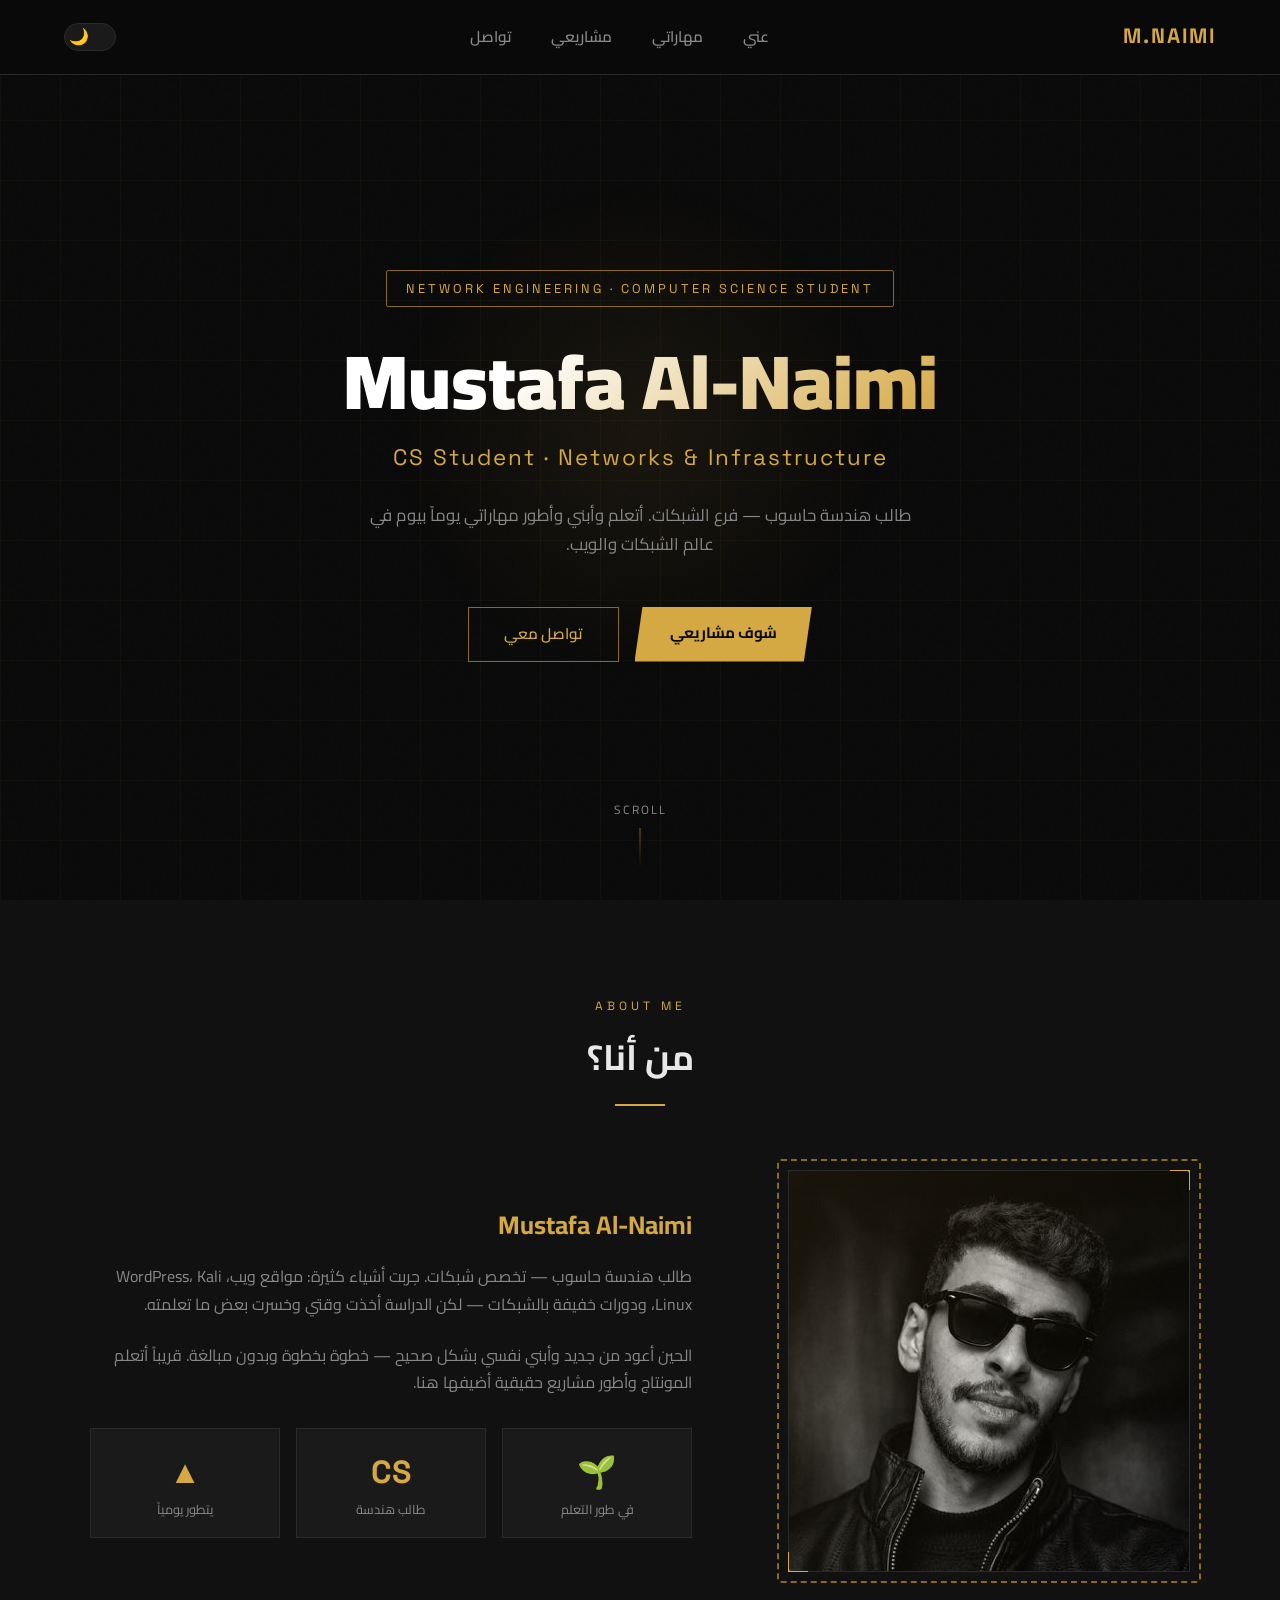
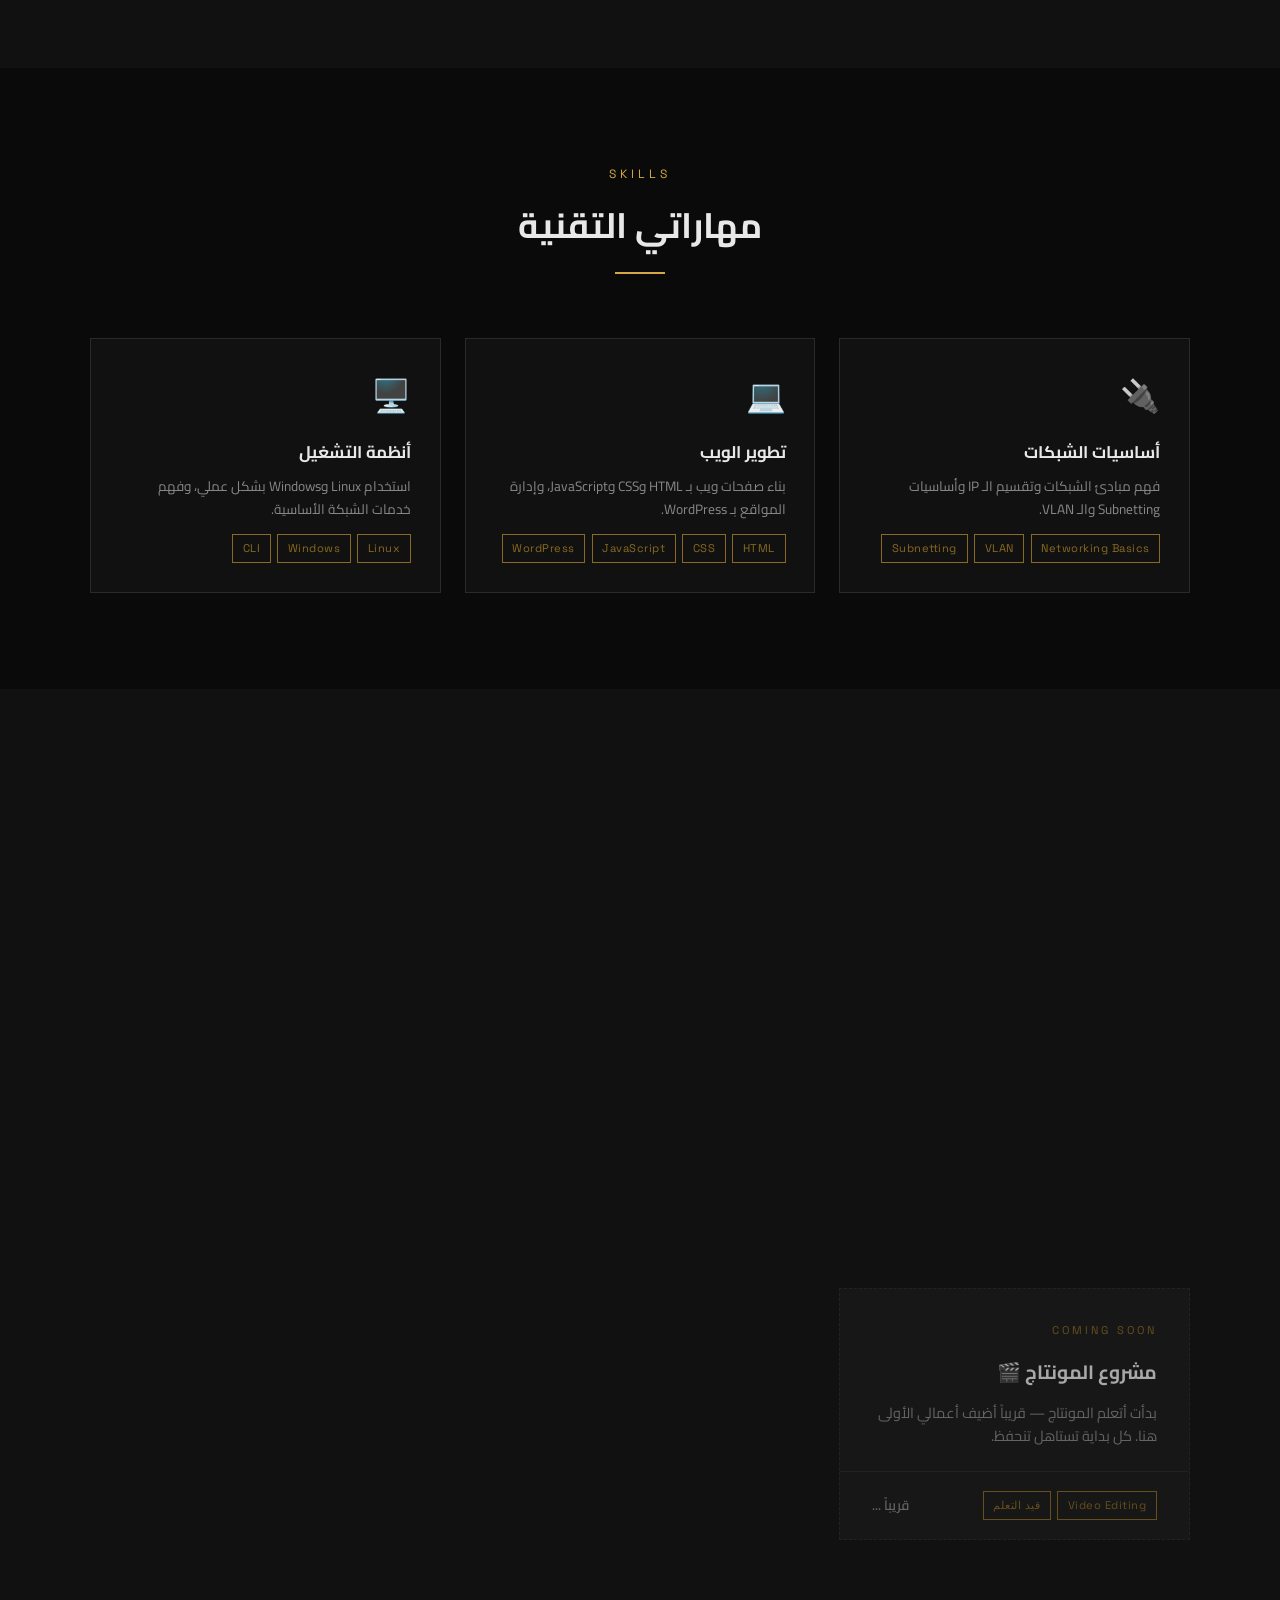
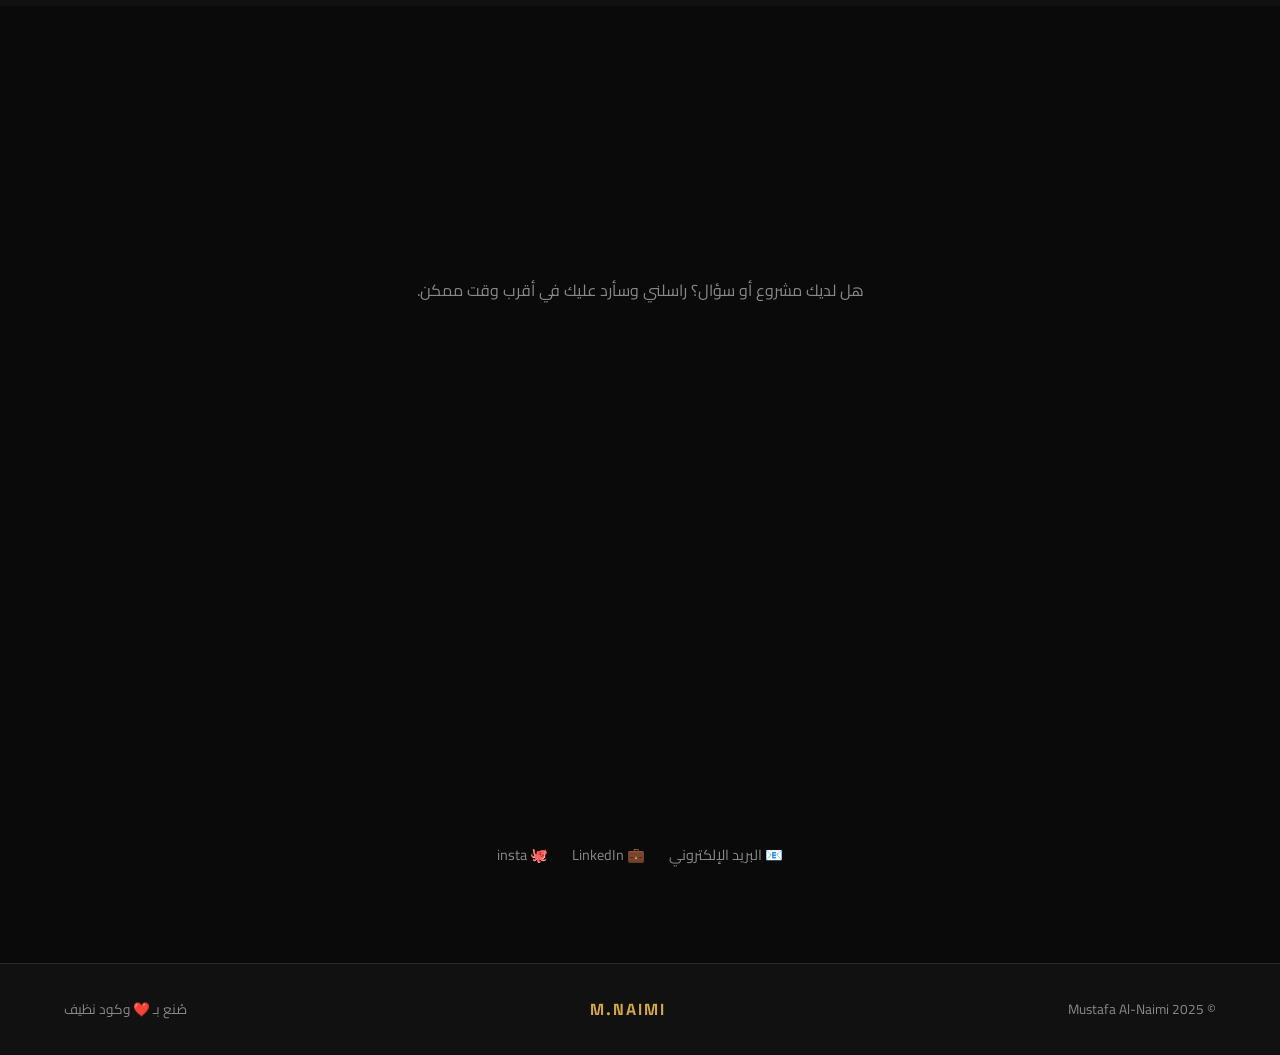
==== commit 4cd49aa1: "Add files via upload" ====
--- a/index.html
+++ b/index.html
@@ -247,9 +247,9 @@
       </div>
 
       <div class="contact-links">
-        <a href="mostafaneamy19@gmail.com" class="contact-link">📧 البريد الإلكتروني</a>
+        <a href=" mailto:mostafaneamy19@gmail.com" class="contact-link">📧 البريد الإلكتروني</a>
         <a href="#" class="contact-link">💼 LinkedIn</a>
-        <a href="mustafa_naimii" class="contact-link">🐙 mustafa_naimii</a>
+        <a href="mailto:mustafa_naimii" class="contact-link">🐙 insta</a>
       </div>
     </div>
   </section>
